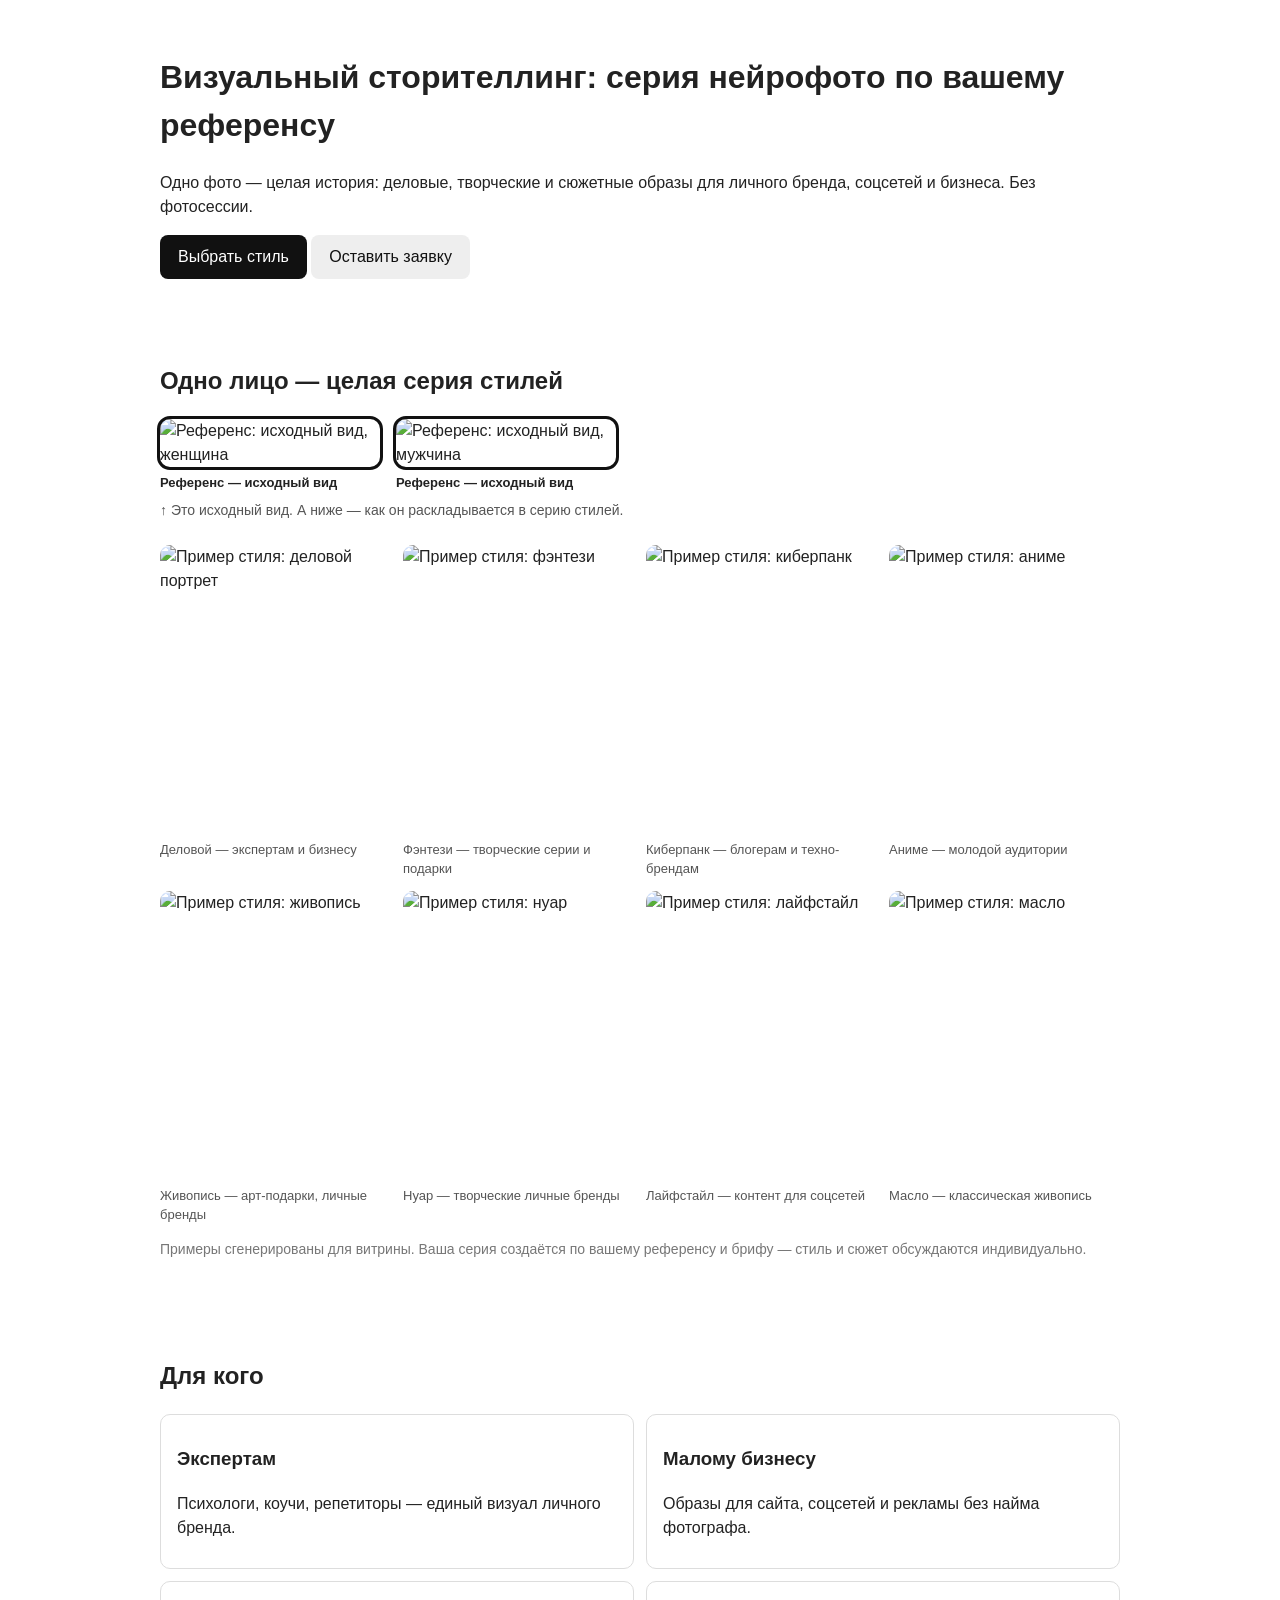
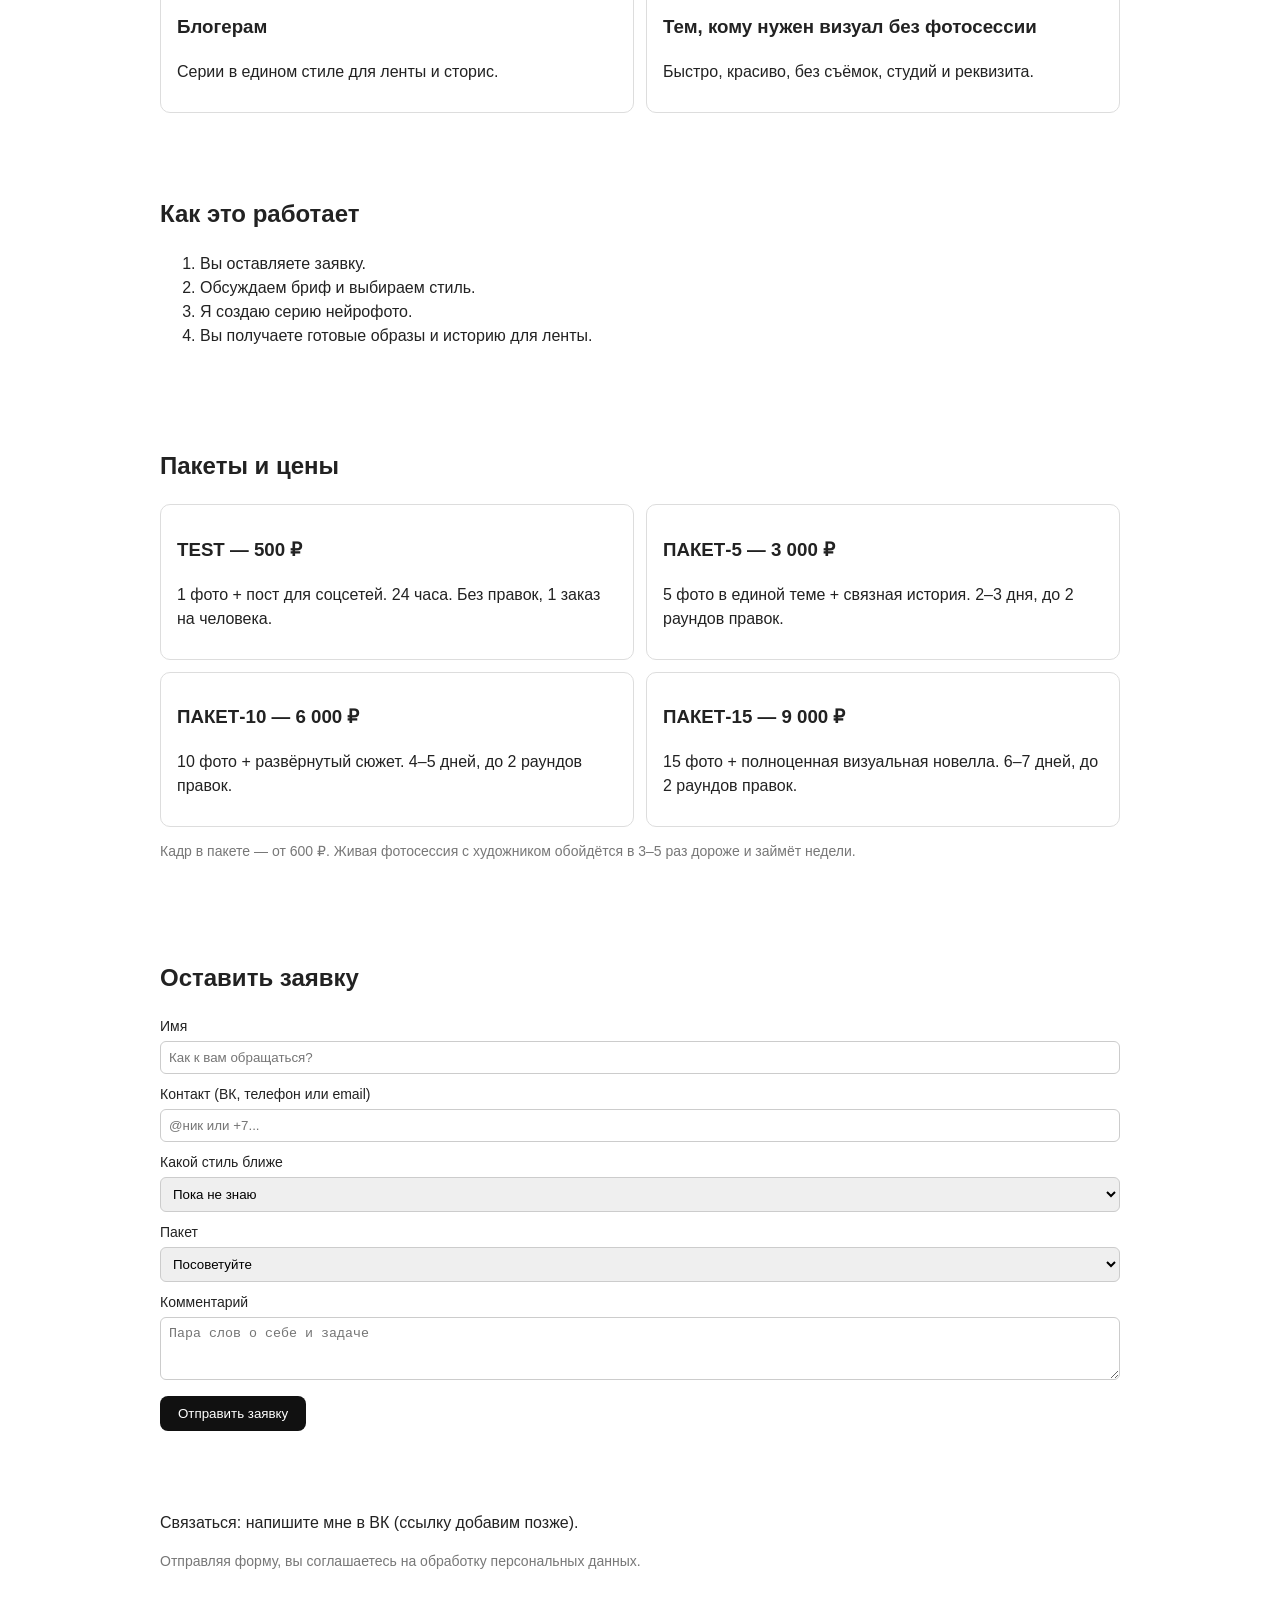
==== index.html @ 619b8415 "Landing skeleton: hero, refs block, styles showcase, packages, form" ====
<!DOCTYPE html>
<html lang="ru">
<head>
  <meta charset="UTF-8">
  <!-- Чтобы страница не "ломалась" на телефоне -->
  <meta name="viewport" content="width=device-width, initial-scale=1.0">
  <title>Визуальный сторителлинг — серии нейрофото по вашему референсу</title>
  <meta name="description" content="Серии нейрофото в едином стиле и сюжете для экспертов, бизнеса и блогеров. Без фотосессии.">
  <link rel="stylesheet" href="style.css">
  <script src="script.js" defer></script>
</head>
<body>

  <!-- Блок 1: первый экран -->
  <header class="hero">
    <h1>Визуальный сторителлинг: серия нейрофото по вашему референсу</h1>
    <p>Одно фото — целая история: деловые, творческие и сюжетные образы
       для личного бренда, соцсетей и бизнеса. Без фотосессии.</p>
    <div class="hero-buttons">
      <a class="btn" href="#styles">Выбрать стиль</a>
      <a class="btn btn-secondary" href="#form">Оставить заявку</a>
    </div>
  </header>

  <!-- Блок 2: витрина стилей -->
 <!-- Блок 2: референсы отдельным блоком + витрина стилей -->
<section id="styles" class="section">
  <h2>Одно лицо — целая серия стилей</h2>

  <!-- Референсы: исходный вид человека, отдельный блок -->
  <div class="refs">
    <figure class="ref-card">
      <img src="https://i.ibb.co/Vc3BjH98/1.jpg" alt="Референс: исходный вид, женщина" loading="lazy">
      <figcaption>Референс — исходный вид</figcaption>
    </figure>
    <figure class="ref-card">
      <img src="https://i.ibb.co/hRGcWrzC/1.jpg" alt="Референс: исходный вид, мужчина" loading="lazy">
      <figcaption>Референс — исходный вид</figcaption>
    </figure>
  </div>
  <p class="refs-caption">↑ Это исходный вид. А ниже — как он раскладывается в серию стилей.</p>

  <!-- Сетка стилей: только обработанные образы -->
  <div class="styles-grid">
    <figure class="style-card">
      <img src="https://i.ibb.co/67F5x8qw/4.jpg" alt="Пример стиля: деловой портрет" loading="lazy">
      <figcaption>Деловой — экспертам и бизнесу</figcaption>
    </figure>
    <figure class="style-card">
      <img src="https://i.ibb.co/VWfyFZmj/1.jpg" alt="Пример стиля: фэнтези" loading="lazy">
      <figcaption>Фэнтези — творческие серии и подарки</figcaption>
    </figure>
    <figure class="style-card">
      <img src="https://i.ibb.co/BVMMmNhP/2.jpg" alt="Пример стиля: киберпанк" loading="lazy">
      <figcaption>Киберпанк — блогерам и техно-брендам</figcaption>
    </figure>
    <figure class="style-card">
      <img src="https://i.ibb.co/tTF2BFjM/5.jpg" alt="Пример стиля: аниме" loading="lazy">
      <figcaption>Аниме — молодой аудитории</figcaption>
    </figure>
    <figure class="style-card">
      <img src="https://i.ibb.co/mCQgTgjw/11.jpg" alt="Пример стиля: живопись" loading="lazy">
      <figcaption>Живопись — арт-подарки, личные бренды</figcaption>
    </figure>
    <figure class="style-card">
      <img src="https://i.ibb.co/zTdMLrTZ/9-2.jpg" alt="Пример стиля: нуар" loading="lazy">
      <figcaption>Нуар — творческие личные бренды</figcaption>
    </figure>
    <figure class="style-card">
      <img src="https://i.ibb.co/0y8h74Vx/8.jpg" alt="Пример стиля: лайфстайл" loading="lazy">
      <figcaption>Лайфстайл — контент для соцсетей</figcaption>
    </figure>
    <figure class="style-card">
      <img src="https://i.ibb.co/0TSbL66/3.jpg" alt="Пример стиля: масло" loading="lazy">
      <figcaption>Масло — классическая живопись</figcaption>
    </figure>
  </div>

  <p class="note">Примеры сгенерированы для витрины. Ваша серия создаётся по вашему
     референсу и брифу — стиль и сюжет обсуждаются индивидуально.</p>
</section>


  <!-- Блок 3: для кого -->
  <section id="audience" class="section">
    <h2>Для кого</h2>
    <div class="cards">
      <div class="card"><h3>Экспертам</h3><p>Психологи, коучи, репетиторы — единый визуал личного бренда.</p></div>
      <div class="card"><h3>Малому бизнесу</h3><p>Образы для сайта, соцсетей и рекламы без найма фотографа.</p></div>
      <div class="card"><h3>Блогерам</h3><p>Серии в едином стиле для ленты и сторис.</p></div>
      <div class="card"><h3>Тем, кому нужен визуал без фотосессии</h3><p>Быстро, красиво, без съёмок, студий и реквизита.</p></div>
    </div>
  </section>

  <!-- Блок 4: как это работает -->
  <section id="how" class="section">
    <h2>Как это работает</h2>
    <ol class="steps">
      <li>Вы оставляете заявку.</li>
      <li>Обсуждаем бриф и выбираем стиль.</li>
      <li>Я создаю серию нейрофото.</li>
      <li>Вы получаете готовые образы и историю для ленты.</li>
    </ol>
  </section>

  <!-- Блок 5: пакеты и цены -->
  <section id="packages" class="section">
    <h2>Пакеты и цены</h2>
    <div class="cards">
      <div class="card"><h3>TEST — 500 ₽</h3><p>1 фото + пост для соцсетей. 24 часа. Без правок, 1 заказ на человека.</p></div>
      <div class="card"><h3>ПАКЕТ‑5 — 3 000 ₽</h3><p>5 фото в единой теме + связная история. 2–3 дня, до 2 раундов правок.</p></div>
      <div class="card"><h3>ПАКЕТ‑10 — 6 000 ₽</h3><p>10 фото + развёрнутый сюжет. 4–5 дней, до 2 раундов правок.</p></div>
      <div class="card"><h3>ПАКЕТ‑15 — 9 000 ₽</h3><p>15 фото + полноценная визуальная новелла. 6–7 дней, до 2 раундов правок.</p></div>
    </div>
    <p class="note">Кадр в пакете — от 600 ₽. Живая фотосессия с художником обойдётся
       в 3–5 раз дороже и займёт недели.</p>
  </section>

  <!-- Блок 6: форма (заработает на шаге 4, пока просто разметка) -->
  <section id="form" class="section">
    <h2>Оставить заявку</h2>
    <form id="lead-form">
      <label>Имя
        <input type="text" name="name" placeholder="Как к вам обращаться?">
      </label>
      <label>Контакт (ВК, телефон или email)
        <input type="text" name="contact" placeholder="@ник или +7...">
      </label>
      <label>Какой стиль ближе
        <select name="style">
          <option>Пока не знаю</option>
          <option>Деловой</option>
          <option>Реализм</option>
          <option>Фэнтези</option>
          <option>Киберпанк</option>
          <option>Аниме</option>
          <option>Живопись</option>
          <option>Нуар</option>
          <option>Лайфстайл</option>
        </select>
      </label>
      <label>Пакет
        <select name="package">
          <option>Посоветуйте</option>
          <option>TEST — 500 ₽</option>
          <option>ПАКЕТ‑5 — 3 000 ₽</option>
          <option>ПАКЕТ‑10 — 6 000 ₽</option>
          <option>ПАКЕТ‑15 — 9 000 ₽</option>
        </select>
      </label>
      <label>Комментарий
        <textarea name="comment" rows="3" placeholder="Пара слов о себе и задаче"></textarea>
      </label>
      <button class="btn" type="submit">Отправить заявку</button>
    </form>
  </section>

  <!-- Блок 7: подвал -->
  <footer class="footer section">
    <p>Связаться: напишите мне в ВК (ссылку добавим позже).</p>
    <p class="note">Отправляя форму, вы соглашаетесь на обработку персональных данных.</p>
  </footer>

</body>
</html>
---- style.css ----
/* Временная база, чтобы страница читалась; полный дизайн — шаг 3 */
html { scroll-behavior: smooth; }              /* плавный скролл по якорям */
body { font-family: Arial, sans-serif; margin: 0; line-height: 1.5; color: #222; }
.hero, .section { max-width: 960px; margin: 0 auto; padding: 32px 16px; }
.note { color: #777; font-size: 14px; }

/* Витрина: 4 колонки, на планшете/телефоне — 2 */
.styles-grid { display: grid; grid-template-columns: repeat(4, 1fr); gap: 12px; }
@media (max-width: 900px) { .styles-grid { grid-template-columns: repeat(2, 1fr); } }
.style-card { margin: 0; }
.style-card img { width: 100%; aspect-ratio: 4/5; object-fit: cover; border-radius: 10px; display: block; }
.style-card figcaption { font-size: 13px; margin-top: 6px; color: #555; }

/* Карточки блоков */
.cards { display: grid; grid-template-columns: repeat(2, 1fr); gap: 12px; }
@media (max-width: 700px) { .cards { grid-template-columns: 1fr; } }
.card { border: 1px solid #ddd; border-radius: 10px; padding: 12px 16px; }

/* Кнопки и форма */
.btn { display: inline-block; padding: 10px 18px; background: #111; color: #fff;
       border-radius: 8px; text-decoration: none; border: none; cursor: pointer; }
.btn-secondary { background: #eee; color: #111; }
label { display: block; margin-bottom: 10px; font-size: 14px; }
input, select, textarea { width: 100%; padding: 8px; margin-top: 4px;
       border: 1px solid #ccc; border-radius: 6px; box-sizing: border-box; }

/* Референсы: отдельный блок из двух карточек с рамкой */
.refs { display: flex; gap: 16px; }
.ref-card { flex: 1 1 0; max-width: 220px; margin: 0; }
.ref-card img { width: 100%; aspect-ratio: 4/5; object-fit: cover;
                border-radius: 10px; outline: 3px solid #111; } /* рамка отличает референс от стилей */
.ref-card figcaption { font-size: 13px; font-weight: bold; margin-top: 6px; }
.refs-caption { color: #555; font-size: 14px; margin: 8px 0 24px; }
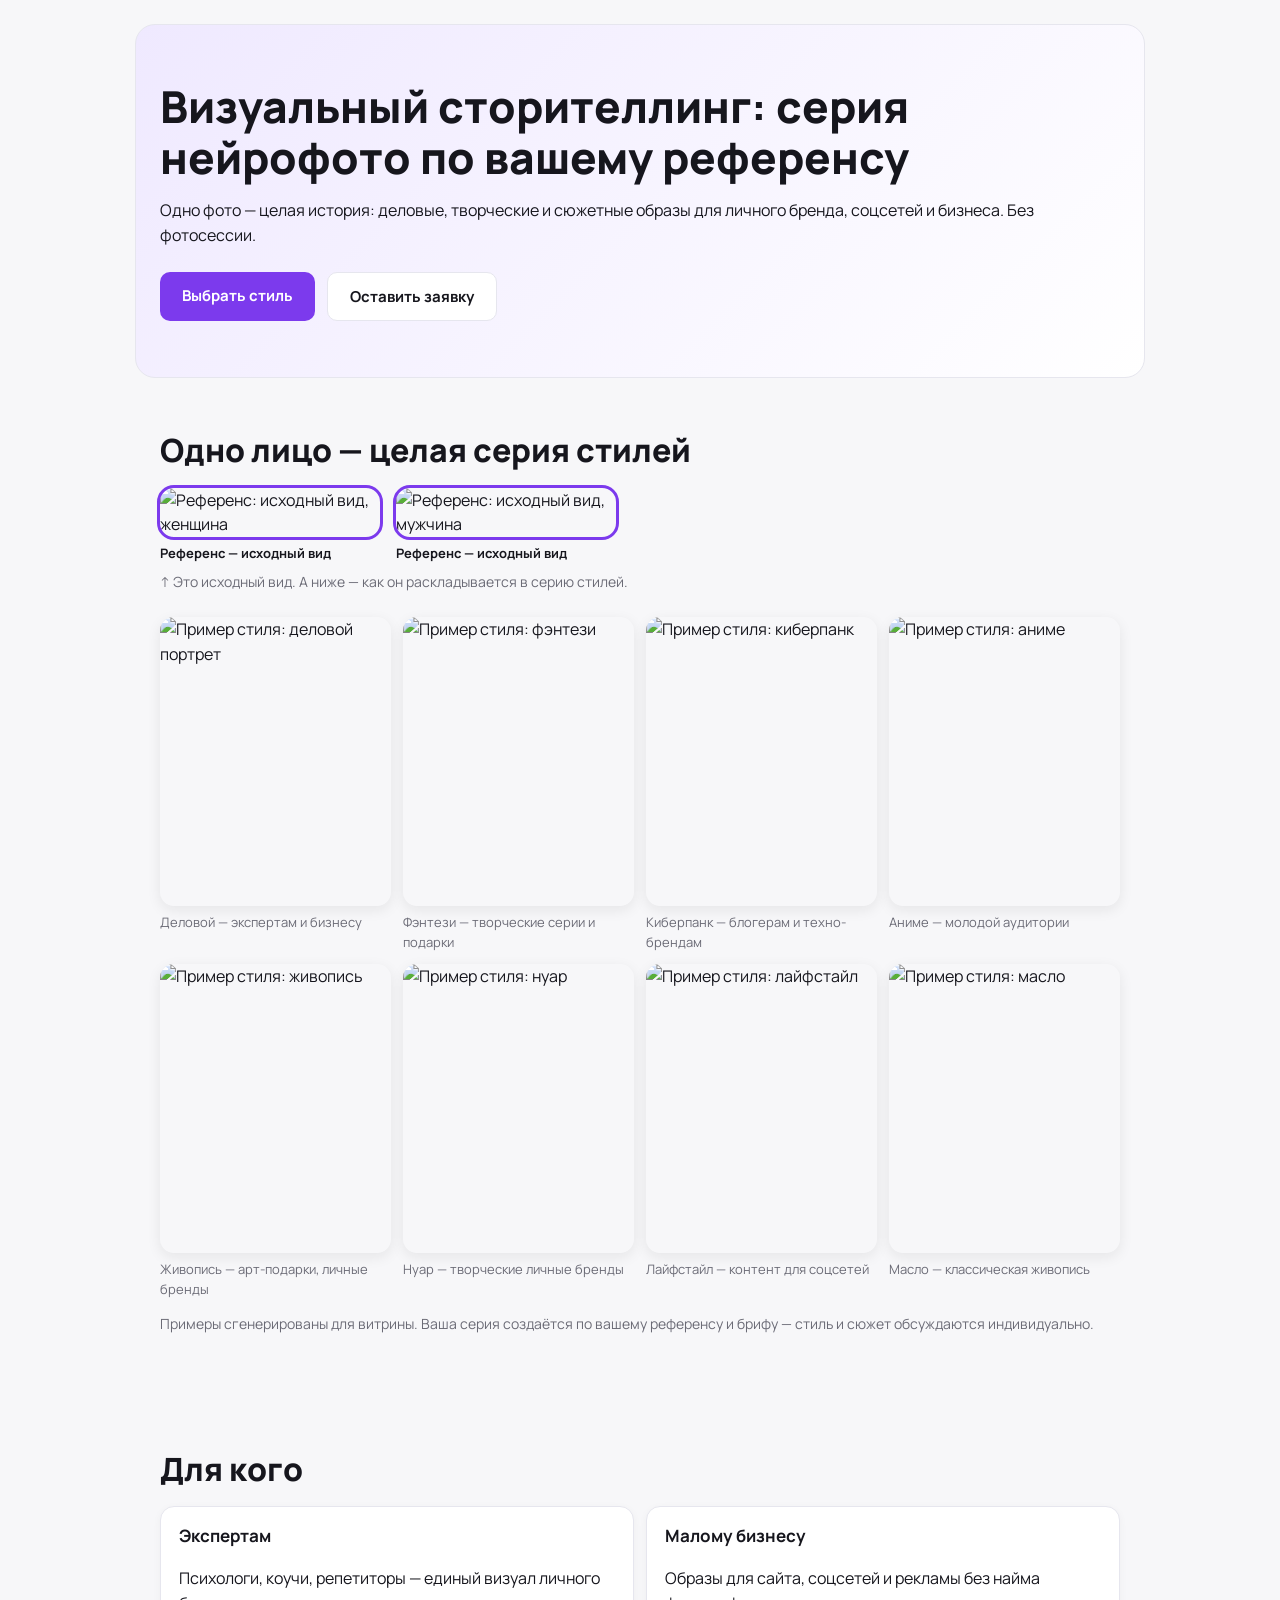
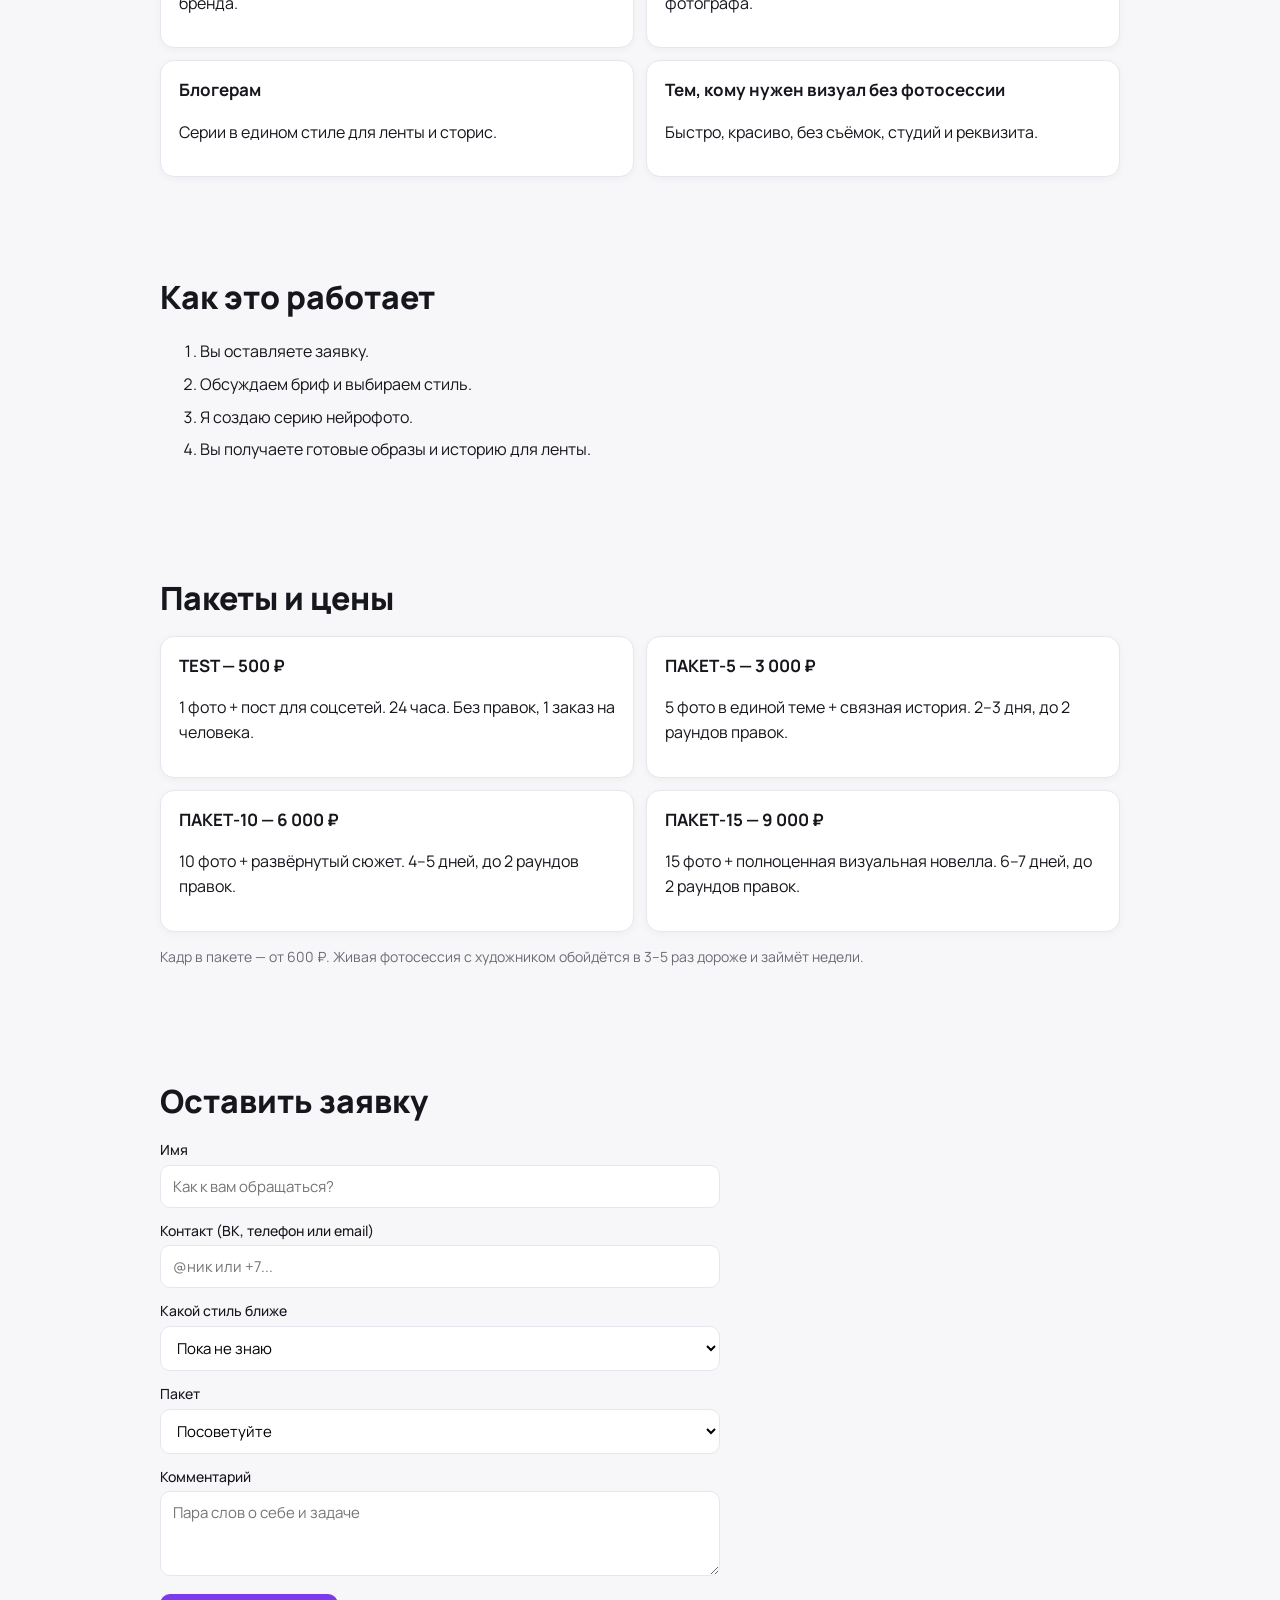
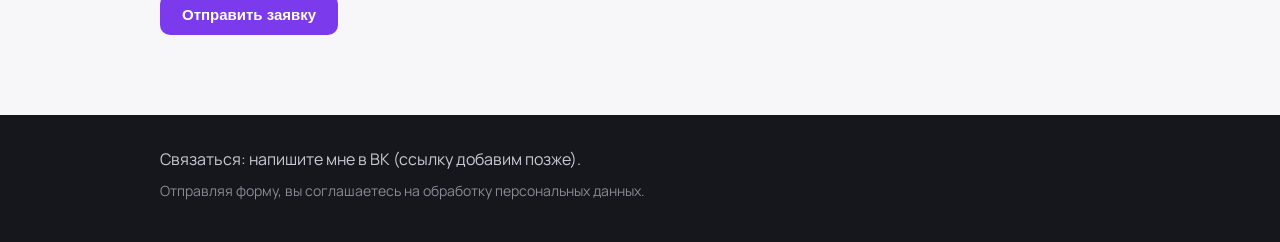
==== commit ede61702: "Design: palette, Manrope font, hero card, shadows, dark footer" ====
--- a/index.html
+++ b/index.html
@@ -6,6 +6,10 @@
   <meta name="viewport" content="width=device-width, initial-scale=1.0">
   <title>Визуальный сторителлинг — серии нейрофото по вашему референсу</title>
   <meta name="description" content="Серии нейрофото в едином стиле и сюжете для экспертов, бизнеса и блогеров. Без фотосессии.">
+  <!-- Шрифт Manrope; если интернета нет — автоматически подставится Arial (прописан в CSS) -->
+<link rel="preconnect" href="https://fonts.googleapis.com">
+<link rel="preconnect" href="https://fonts.gstatic.com" crossorigin>
+<link href="https://fonts.googleapis.com/css2?family=Manrope:wght@400;500;700;800&display=swap" rel="stylesheet">
   <link rel="stylesheet" href="style.css">
   <script src="script.js" defer></script>
 </head>
--- a/style.css
+++ b/style.css
@@ -1,33 +1,106 @@
-/* Временная база, чтобы страница читалась; полный дизайн — шаг 3 */
-html { scroll-behavior: smooth; }              /* плавный скролл по якорям */
-body { font-family: Arial, sans-serif; margin: 0; line-height: 1.5; color: #222; }
-.hero, .section { max-width: 960px; margin: 0 auto; padding: 32px 16px; }
-.note { color: #777; font-size: 14px; }
+/* ============ ДИЗАЙН (шаг 3) ============
+   Палитра: светлый фон + фиолетовый акцент.
+   Все цвета — в переменных :root, меняются в одном месте. */
 
-/* Витрина: 4 колонки, на планшете/телефоне — 2 */
+:root {
+  --bg: #f7f7f9;          /* фон страницы */
+  --ink: #16161d;         /* основной текст */
+  --muted: #6b6b76;       /* серый текст */
+  --accent: #7c3aed;      /* фиолетовый акцент */
+  --accent-dark: #5b21b6; /* акцент при наведении */
+  --card: #ffffff;        /* фон карточек */
+  --border: #e6e6ee;      /* границы */
+}
+
+html { scroll-behavior: smooth; }
+
+body {
+  margin: 0;
+  font-family: 'Manrope', Arial, sans-serif; /* fallback — Arial */
+  background: var(--bg);
+  color: var(--ink);
+  line-height: 1.55;
+}
+
+/* ---- Контейнеры и типографика ---- */
+.hero, .section { max-width: 960px; margin: 0 auto; padding: 48px 16px; }
+h1 { font-size: clamp(28px, 5vw, 44px); line-height: 1.15; font-weight: 800; margin: 0 0 16px; }
+h2 { font-size: clamp(22px, 3.5vw, 32px); font-weight: 800; margin: 0 0 12px; }
+h3 { font-size: 17px; margin: 0 0 6px; }
+.note { color: var(--muted); font-size: 14px; }
+
+/* ---- Первый экран: карточка с градиентом ---- */
+.hero {
+  margin: 24px auto 0;
+  padding: 56px 24px;
+  background: linear-gradient(135deg, #efe9ff 0%, #ffffff 100%);
+  border: 1px solid var(--border);
+  border-radius: 20px;
+}
+@media (max-width: 700px) { .hero { margin: 16px; padding: 40px 20px; } }
+
+.hero-buttons { display: flex; gap: 12px; flex-wrap: wrap; margin-top: 24px; }
+
+/* ---- Кнопки ---- */
+.btn {
+  display: inline-block; padding: 12px 22px; border-radius: 10px;
+  background: var(--accent); color: #fff; font-weight: 700; font-size: 15px;
+  text-decoration: none; border: none; cursor: pointer;
+  transition: background .2s, transform .1s;
+}
+.btn:hover { background: var(--accent-dark); }
+.btn:active { transform: scale(.98); }
+.btn-secondary { background: #fff; color: var(--ink); border: 1px solid var(--border); }
+.btn-secondary:hover { background: #fff; color: var(--accent); border-color: var(--accent); }
+
+/* ---- Референсы: отдельный блок ---- */
+.refs { display: flex; gap: 16px; }
+.ref-card { flex: 1 1 0; max-width: 220px; margin: 0; }
+.ref-card img {
+  width: 100%; aspect-ratio: 4/5; object-fit: cover;
+  border-radius: 14px; outline: 3px solid var(--accent); /* акцентная рамка */
+}
+.ref-card figcaption { font-size: 13px; font-weight: 700; margin-top: 6px; }
+.refs-caption { color: var(--muted); font-size: 14px; margin: 8px 0 24px; }
+
+/* ---- Витрина стилей ---- */
 .styles-grid { display: grid; grid-template-columns: repeat(4, 1fr); gap: 12px; }
 @media (max-width: 900px) { .styles-grid { grid-template-columns: repeat(2, 1fr); } }
 .style-card { margin: 0; }
-.style-card img { width: 100%; aspect-ratio: 4/5; object-fit: cover; border-radius: 10px; display: block; }
-.style-card figcaption { font-size: 13px; margin-top: 6px; color: #555; }
+.style-card img {
+  width: 100%; aspect-ratio: 4/5; object-fit: cover; display: block;
+  border-radius: 14px; box-shadow: 0 4px 14px rgba(22,22,29,.08);
+}
+.style-card figcaption { font-size: 13px; color: var(--muted); margin-top: 6px; }
 
-/* Карточки блоков */
+/* ---- Карточки блоков («для кого», «пакеты») ---- */
 .cards { display: grid; grid-template-columns: repeat(2, 1fr); gap: 12px; }
 @media (max-width: 700px) { .cards { grid-template-columns: 1fr; } }
-.card { border: 1px solid #ddd; border-radius: 10px; padding: 12px 16px; }
+.card {
+  background: var(--card); border: 1px solid var(--border);
+  border-radius: 14px; padding: 16px 18px;
+  box-shadow: 0 2px 8px rgba(22,22,29,.04);
+}
 
-/* Кнопки и форма */
-.btn { display: inline-block; padding: 10px 18px; background: #111; color: #fff;
-       border-radius: 8px; text-decoration: none; border: none; cursor: pointer; }
-.btn-secondary { background: #eee; color: #111; }
-label { display: block; margin-bottom: 10px; font-size: 14px; }
-input, select, textarea { width: 100%; padding: 8px; margin-top: 4px;
-       border: 1px solid #ccc; border-radius: 6px; box-sizing: border-box; }
+/* ---- Шаги «как это работает» ---- */
+.steps li { margin-bottom: 8px; }
 
-/* Референсы: отдельный блок из двух карточек с рамкой */
-.refs { display: flex; gap: 16px; }
-.ref-card { flex: 1 1 0; max-width: 220px; margin: 0; }
-.ref-card img { width: 100%; aspect-ratio: 4/5; object-fit: cover;
-                border-radius: 10px; outline: 3px solid #111; } /* рамка отличает референс от стилей */
-.ref-card figcaption { font-size: 13px; font-weight: bold; margin-top: 6px; }
-.refs-caption { color: #555; font-size: 14px; margin: 8px 0 24px; }
+/* ---- Форма ---- */
+#lead-form { max-width: 560px; }
+label { display: block; margin-bottom: 12px; font-size: 14px; font-weight: 500; }
+input, select, textarea {
+  width: 100%; padding: 10px 12px; margin-top: 4px;
+  border: 1px solid var(--border); border-radius: 10px;
+  background: #fff; box-sizing: border-box; font-family: inherit; font-size: 15px;
+}
+input:focus, select:focus, textarea:focus {
+  outline: 2px solid var(--accent); border-color: transparent;
+}
+
+/* ---- Подвал: тёмный, на всю ширину ---- */
+.footer {
+  max-width: none; margin-top: 32px; padding: 32px 16px;
+  background: var(--ink); color: #c9c9d4;
+}
+.footer p { max-width: 960px; margin: 0 auto 8px; }
+.footer .note { color: #8a8a96; }
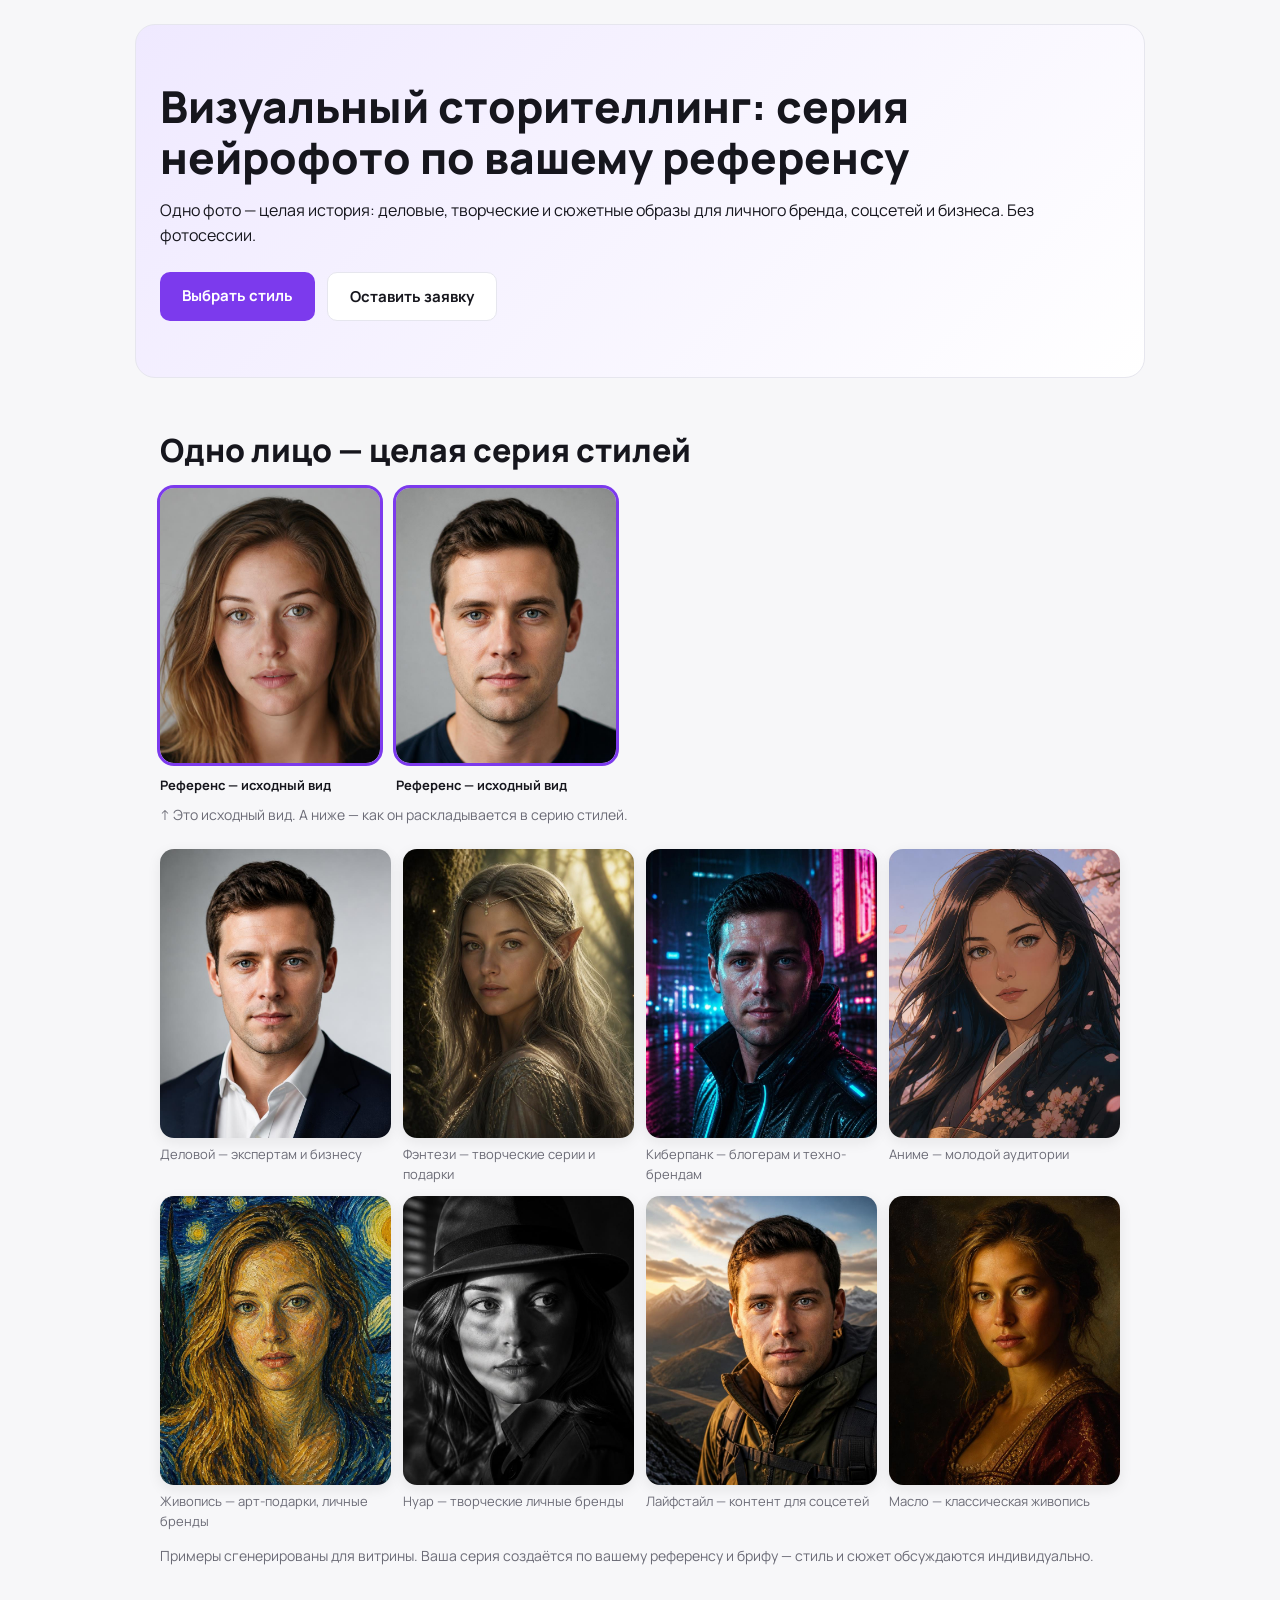
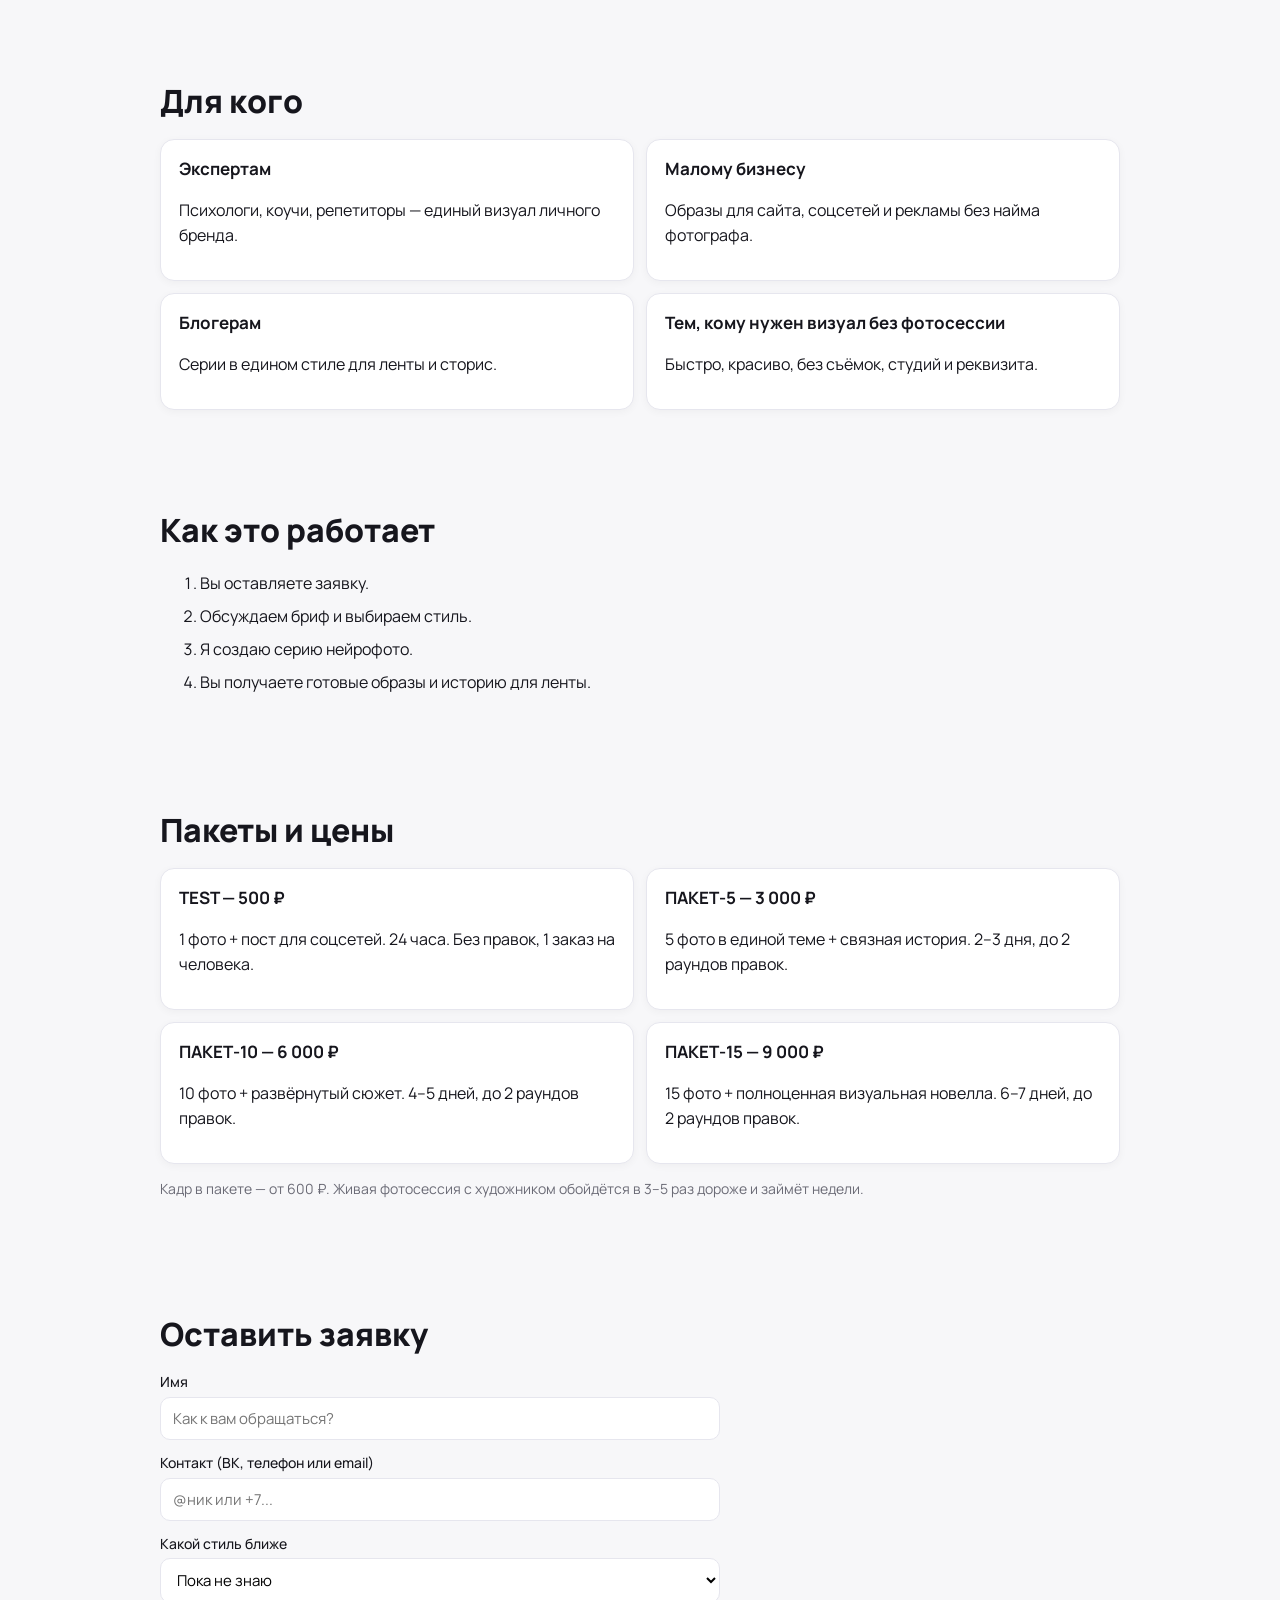
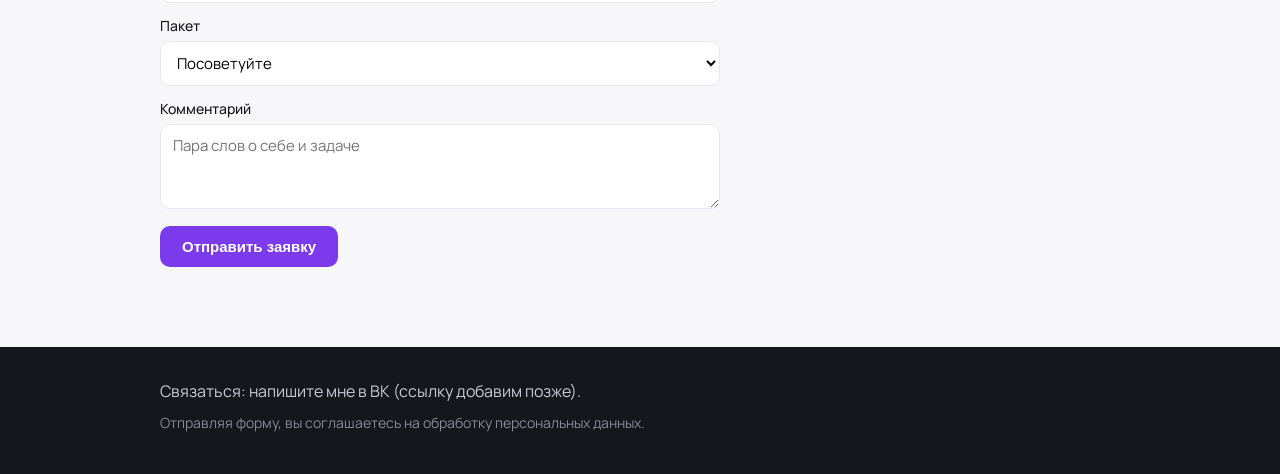
==== commit 408b68b8: "Assets: serve images locally from img/" ====
--- a/index.html
+++ b/index.html
@@ -1,4 +1,4 @@
-<!DOCTYPE html>
+﻿<!DOCTYPE html>
 <html lang="ru">
 <head>
   <meta charset="UTF-8">
@@ -34,11 +34,11 @@
   <!-- Референсы: исходный вид человека, отдельный блок -->
   <div class="refs">
     <figure class="ref-card">
-      <img src="https://i.ibb.co/Vc3BjH98/1.jpg" alt="Референс: исходный вид, женщина" loading="lazy">
+      <img src="img/ref-f.jpg" alt="Референс: исходный вид, женщина" loading="lazy">
       <figcaption>Референс — исходный вид</figcaption>
     </figure>
     <figure class="ref-card">
-      <img src="https://i.ibb.co/hRGcWrzC/1.jpg" alt="Референс: исходный вид, мужчина" loading="lazy">
+      <img src="img/ref-m.jpg" alt="Референс: исходный вид, мужчина" loading="lazy">
       <figcaption>Референс — исходный вид</figcaption>
     </figure>
   </div>
@@ -47,35 +47,35 @@
   <!-- Сетка стилей: только обработанные образы -->
   <div class="styles-grid">
     <figure class="style-card">
-      <img src="https://i.ibb.co/67F5x8qw/4.jpg" alt="Пример стиля: деловой портрет" loading="lazy">
+      <img src="img/style-business.jpg" alt="Пример стиля: деловой портрет" loading="lazy">
       <figcaption>Деловой — экспертам и бизнесу</figcaption>
     </figure>
     <figure class="style-card">
-      <img src="https://i.ibb.co/VWfyFZmj/1.jpg" alt="Пример стиля: фэнтези" loading="lazy">
+      <img src="img/style-fantasy.jpg" alt="Пример стиля: фэнтези" loading="lazy">
       <figcaption>Фэнтези — творческие серии и подарки</figcaption>
     </figure>
     <figure class="style-card">
-      <img src="https://i.ibb.co/BVMMmNhP/2.jpg" alt="Пример стиля: киберпанк" loading="lazy">
+      <img src="img/style-cyberpunk.jpg" alt="Пример стиля: киберпанк" loading="lazy">
       <figcaption>Киберпанк — блогерам и техно-брендам</figcaption>
     </figure>
     <figure class="style-card">
-      <img src="https://i.ibb.co/tTF2BFjM/5.jpg" alt="Пример стиля: аниме" loading="lazy">
+      <img src="img/style-anime.jpg" alt="Пример стиля: аниме" loading="lazy">
       <figcaption>Аниме — молодой аудитории</figcaption>
     </figure>
     <figure class="style-card">
-      <img src="https://i.ibb.co/mCQgTgjw/11.jpg" alt="Пример стиля: живопись" loading="lazy">
+      <img src="img/style-painting.jpg" alt="Пример стиля: живопись" loading="lazy">
       <figcaption>Живопись — арт-подарки, личные бренды</figcaption>
     </figure>
     <figure class="style-card">
-      <img src="https://i.ibb.co/zTdMLrTZ/9-2.jpg" alt="Пример стиля: нуар" loading="lazy">
+      <img src="img/style-noir.jpg" alt="Пример стиля: нуар" loading="lazy">
       <figcaption>Нуар — творческие личные бренды</figcaption>
     </figure>
     <figure class="style-card">
-      <img src="https://i.ibb.co/0y8h74Vx/8.jpg" alt="Пример стиля: лайфстайл" loading="lazy">
+      <img src="img/style-lifestyle.jpg" alt="Пример стиля: лайфстайл" loading="lazy">
       <figcaption>Лайфстайл — контент для соцсетей</figcaption>
     </figure>
     <figure class="style-card">
-      <img src="https://i.ibb.co/0TSbL66/3.jpg" alt="Пример стиля: масло" loading="lazy">
+      <img src="img/style-oil.jpg" alt="Пример стиля: масло" loading="lazy">
       <figcaption>Масло — классическая живопись</figcaption>
     </figure>
   </div>
--- a/style.css
+++ b/style.css
@@ -104,3 +104,9 @@
 }
 .footer p { max-width: 960px; margin: 0 auto 8px; }
 .footer .note { color: #8a8a96; }
+
+/* ---- Сообщения формы (шаг 4) ---- */
+#form-status { margin-top: 12px; font-size: 14px; font-weight: 600; }
+.status-success { color: #16a34a; }  /* зелёный — успех */
+.status-error   { color: #dc2626; }  /* красный — ошибка */
+.btn:disabled { opacity: .6; cursor: not-allowed; } /* кнопка в процессе */
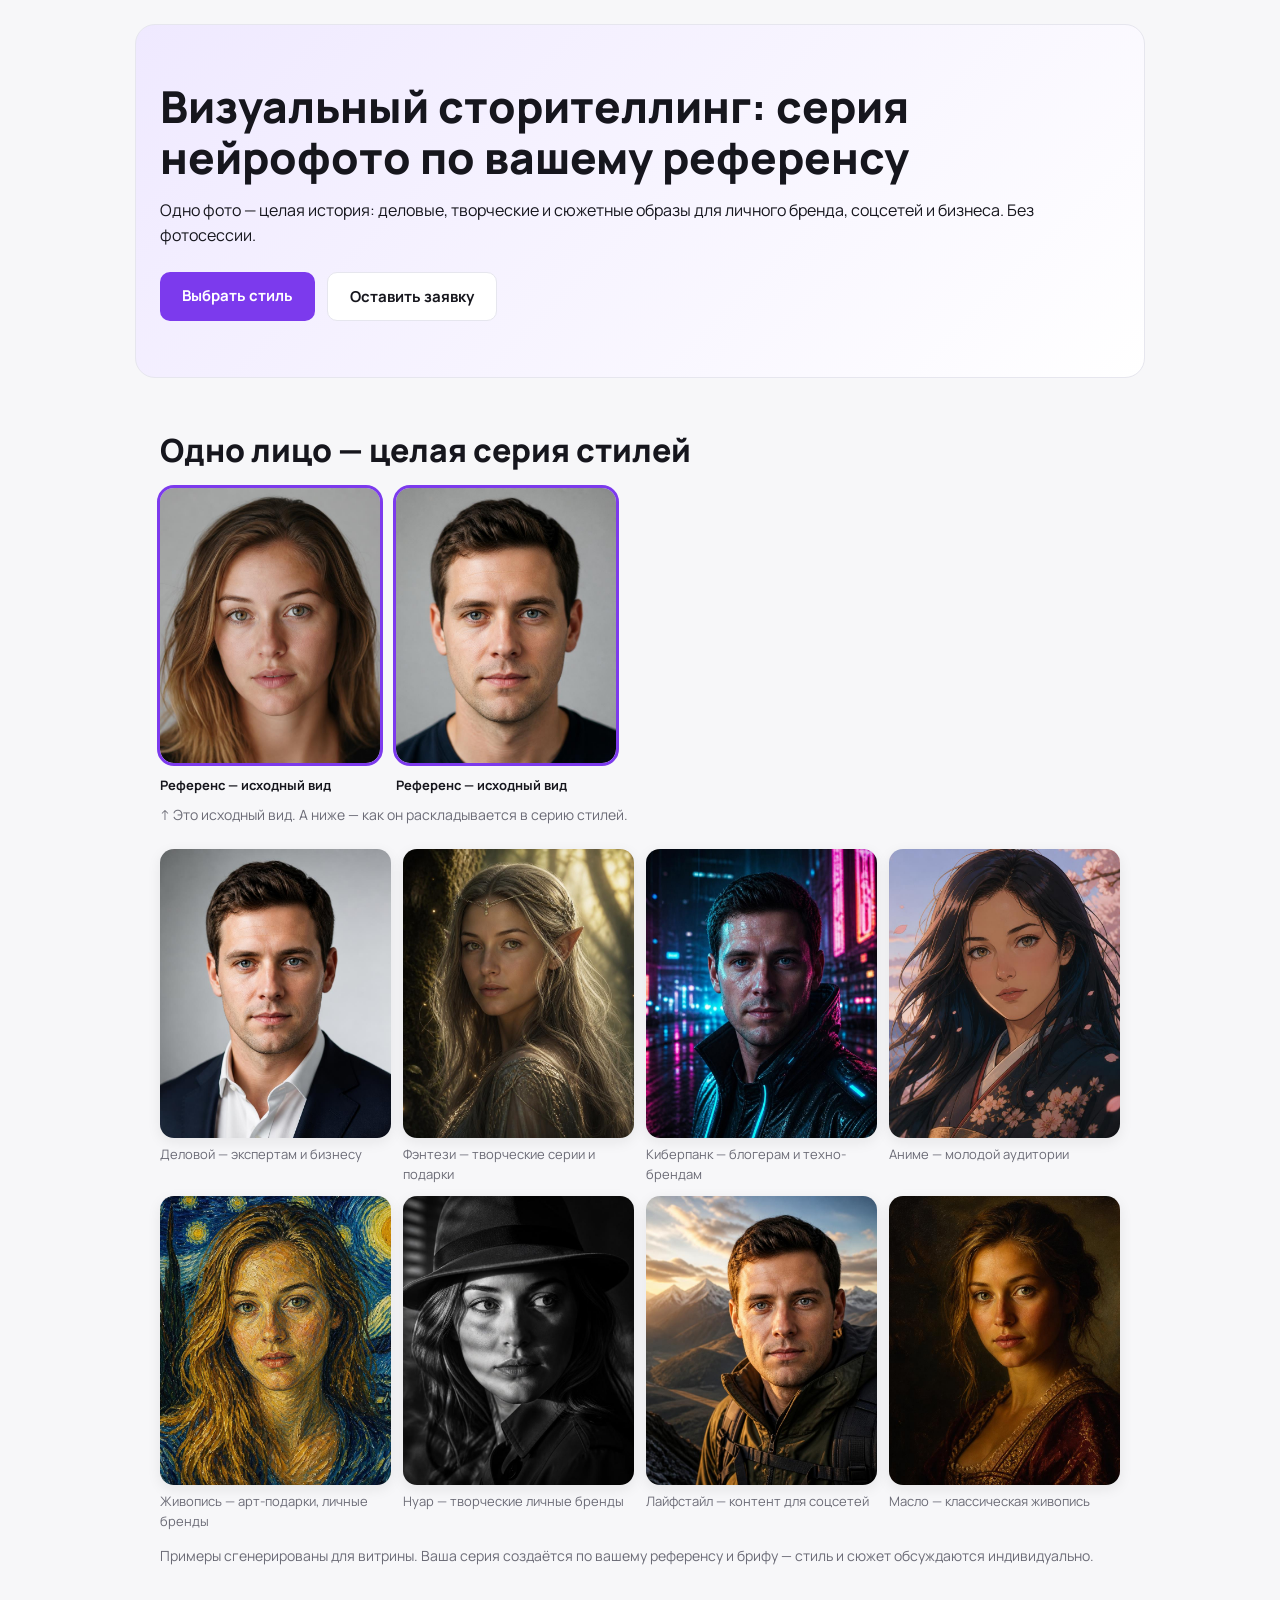
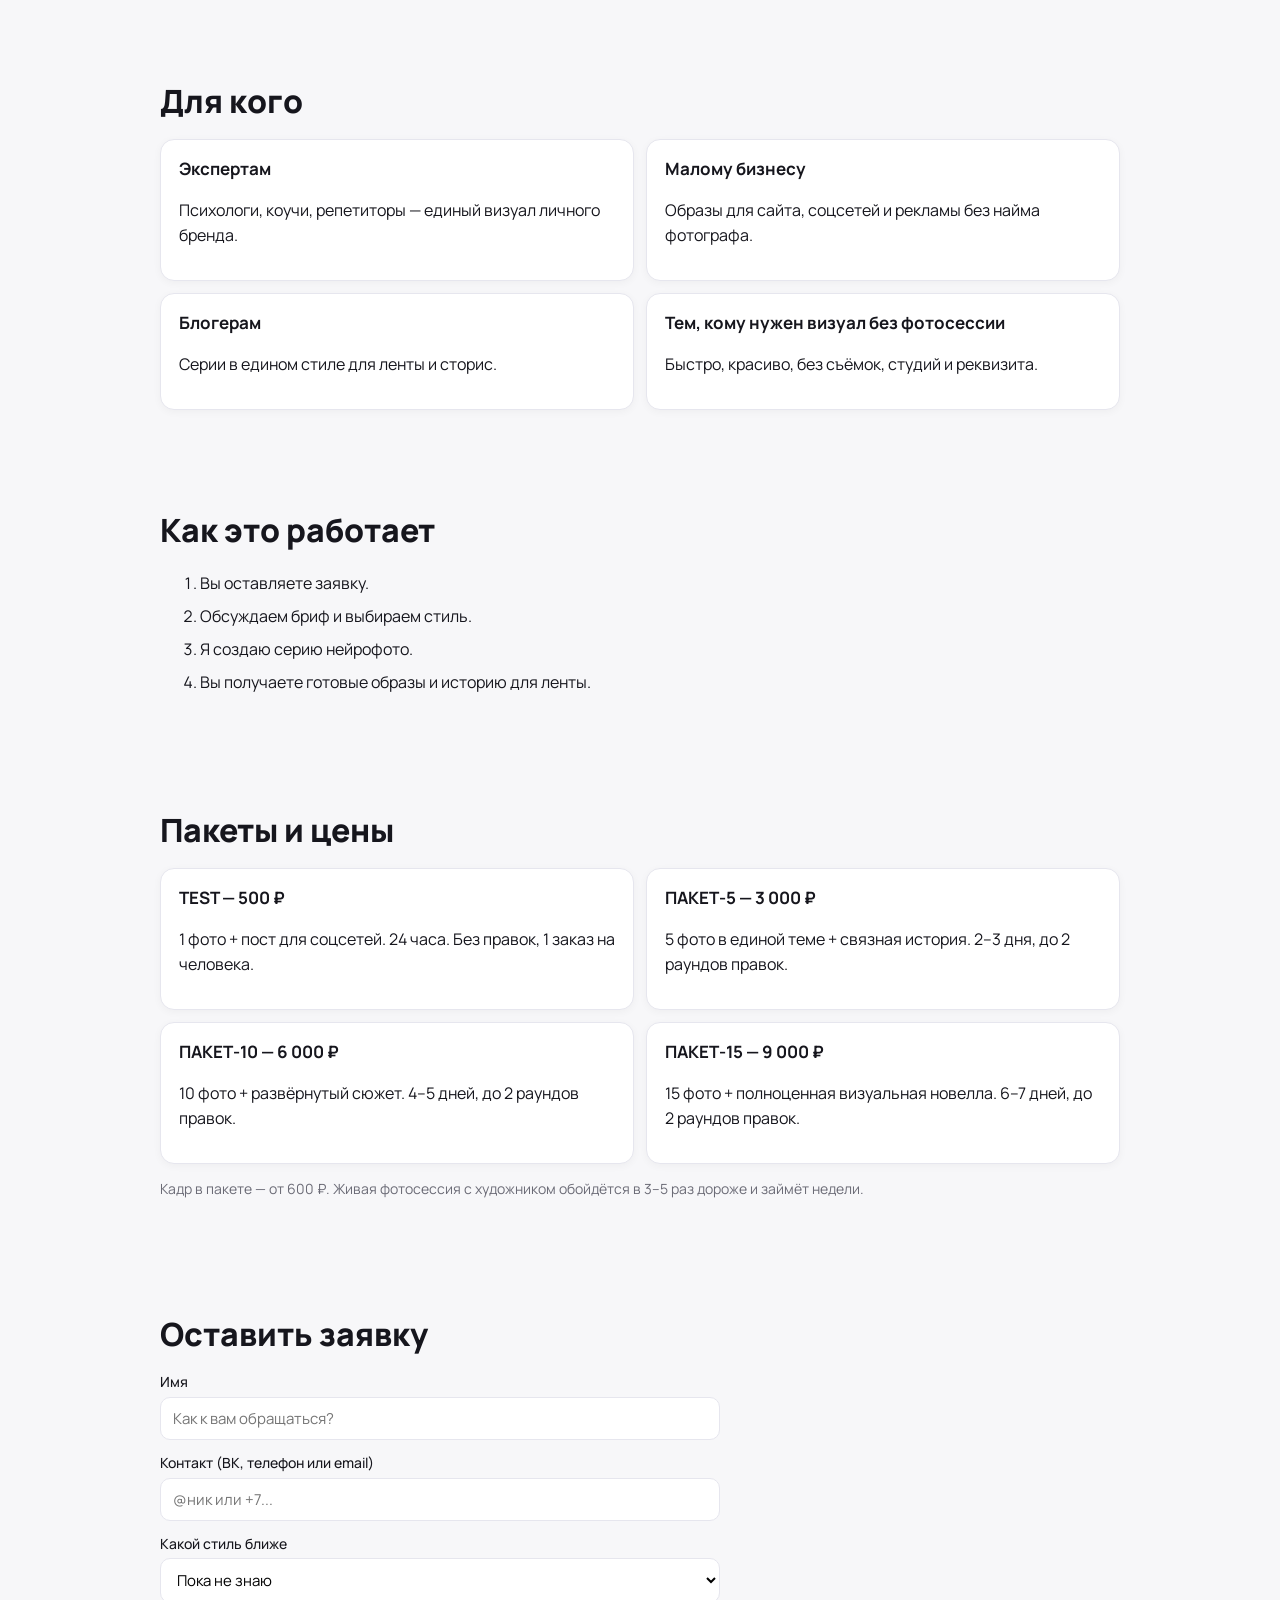
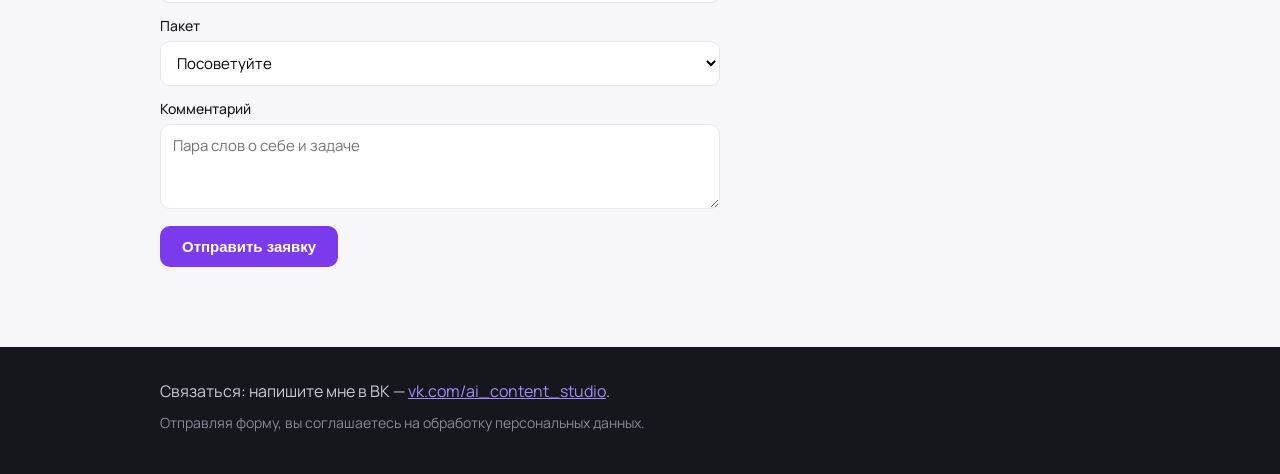
==== commit 4970b1ea: "Docs: README, case text, VK link in footer" ====
--- a/index.html
+++ b/index.html
@@ -161,7 +161,8 @@
 
   <!-- Блок 7: подвал -->
   <footer class="footer section">
-    <p>Связаться: напишите мне в ВК (ссылку добавим позже).</p>
+    <p>Связаться: напишите мне в ВК —
+   <a href="https://vk.com/ai_content_studio">vk.com/ai_content_studio</a>.</p>
     <p class="note">Отправляя форму, вы соглашаетесь на обработку персональных данных.</p>
   </footer>
 
--- a/style.css
+++ b/style.css
@@ -110,3 +110,6 @@
 .status-success { color: #16a34a; }  /* зелёный — успех */
 .status-error   { color: #dc2626; }  /* красный — ошибка */
 .btn:disabled { opacity: .6; cursor: not-allowed; } /* кнопка в процессе */
+
+/* Ссылка в тёмном подвале — заметная */
+.footer a { color: #a78bfa; }
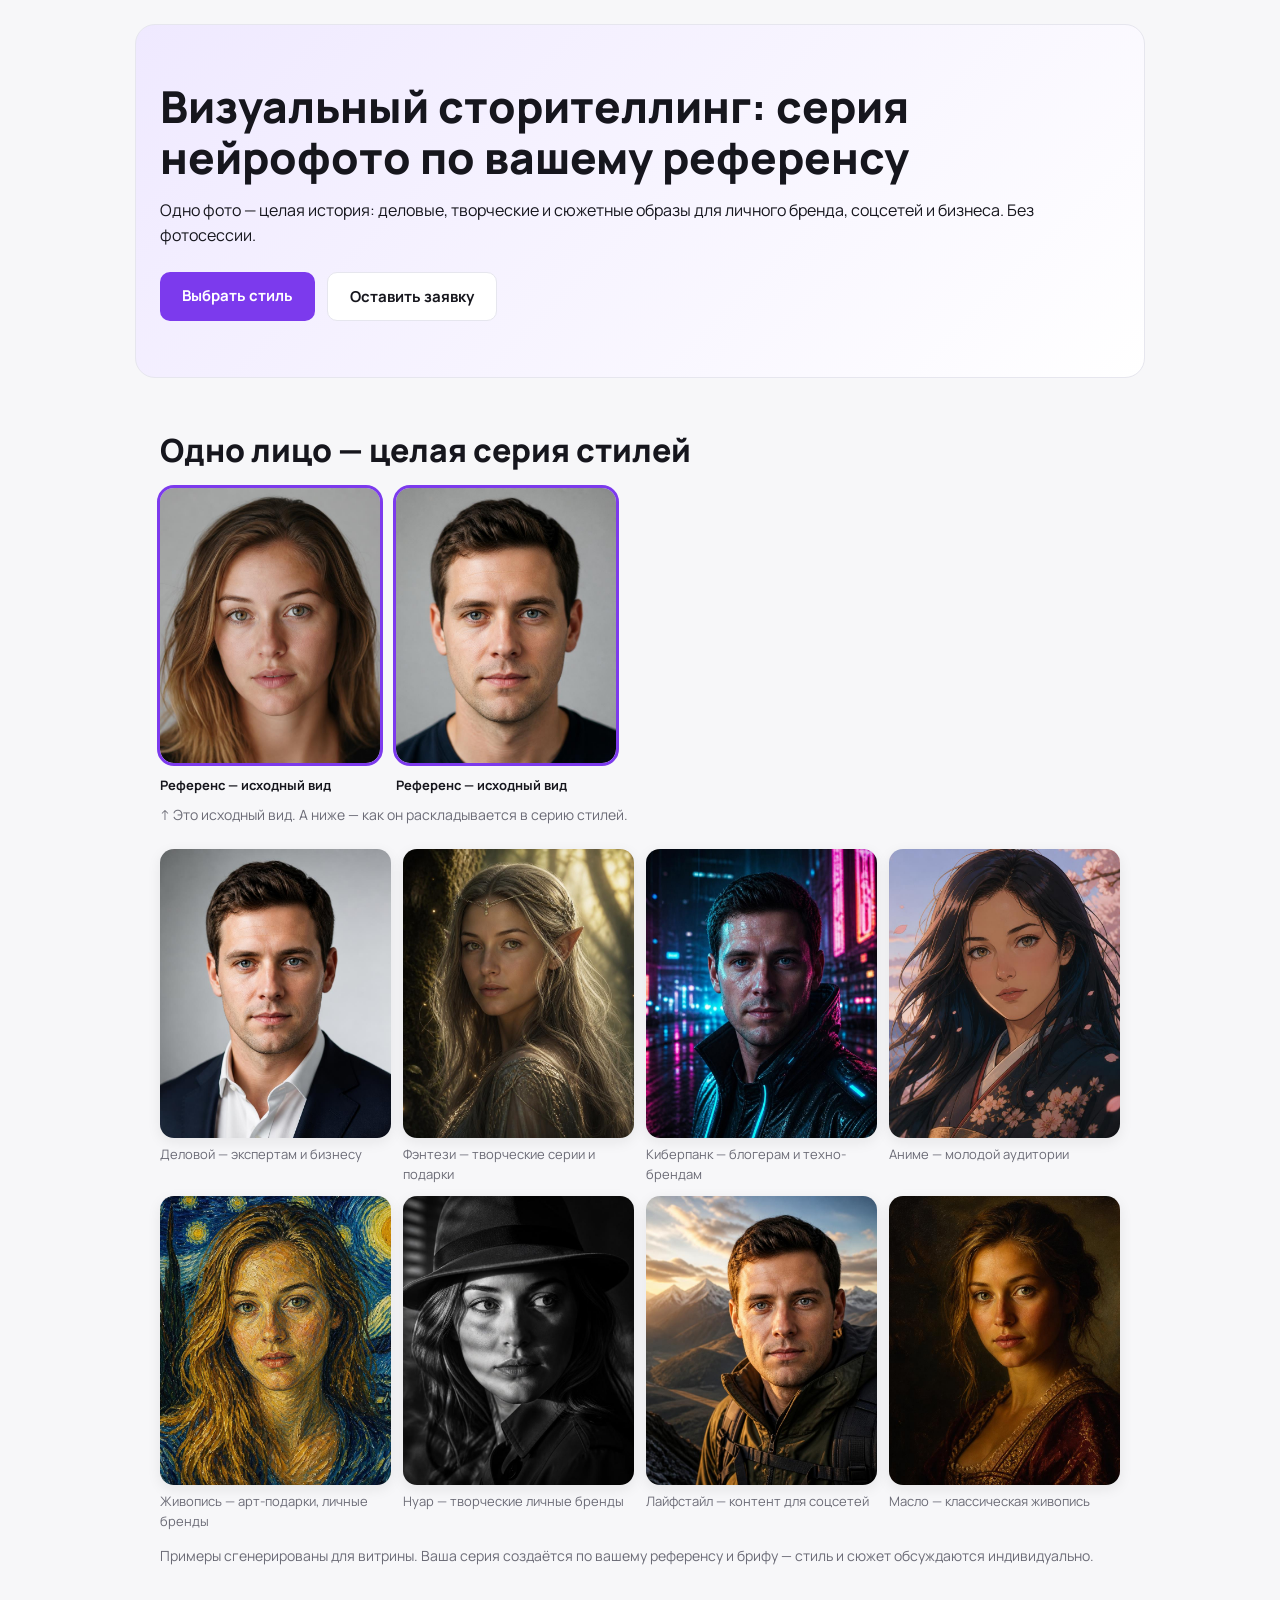
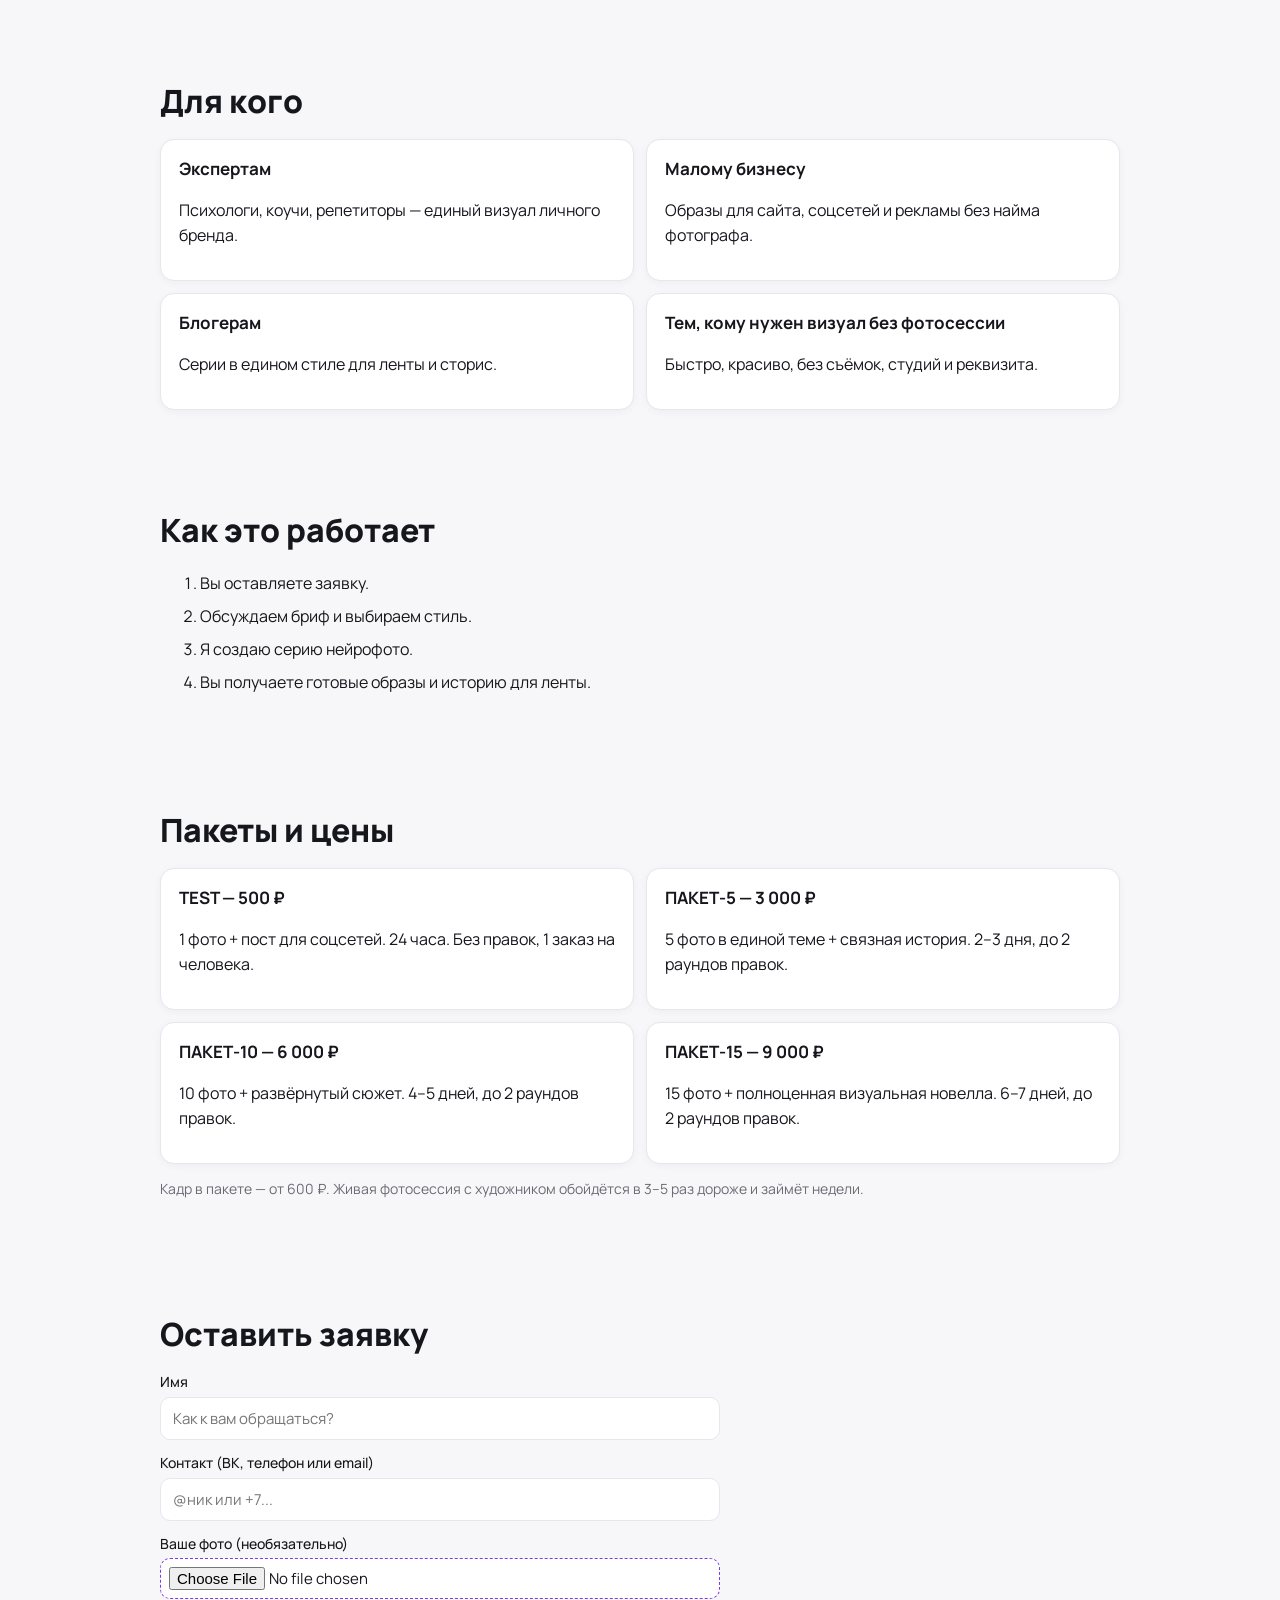
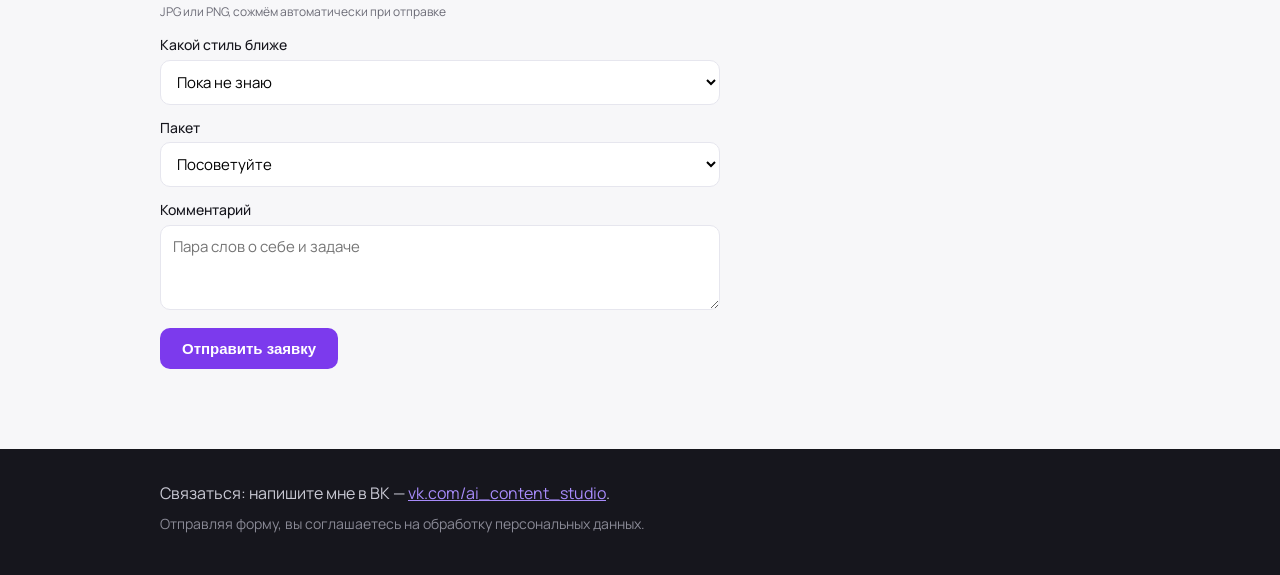
==== commit 680b28ff: "Feature: client photo attaches to VK lead message" ====
--- a/index.html
+++ b/index.html
@@ -120,7 +120,7 @@
        в 3–5 раз дороже и займёт недели.</p>
   </section>
 
-  <!-- Блок 6: форма (заработает на шаге 4, пока просто разметка) -->
+  <!-- Блок 6: форма  -->
   <section id="form" class="section">
     <h2>Оставить заявку</h2>
     <form id="lead-form">
@@ -129,6 +129,10 @@
       </label>
       <label>Контакт (ВК, телефон или email)
         <input type="text" name="contact" placeholder="@ник или +7...">
+      </label>
+      <label>Ваше фото (необязательно)
+        <input type="file" name="photo" accept="image/*">
+        <span class="file-hint">JPG или PNG, сожмём автоматически при отправке</span>
       </label>
       <label>Какой стиль ближе
         <select name="style">
--- a/style.css
+++ b/style.css
@@ -113,3 +113,9 @@
 
 /* Ссылка в тёмном подвале — заметная */
 .footer a { color: #a78bfa; }
+
+/* Поле прикрепления фото */
+input[type="file"] { width: 100%; padding: 8px; margin-top: 4px; background: #fff;
+  border: 1px dashed var(--accent); border-radius: 10px; box-sizing: border-box; }
+.file-hint { display: block; font-size: 12px; color: var(--muted); margin-top: 4px; font-weight: 400; }
+
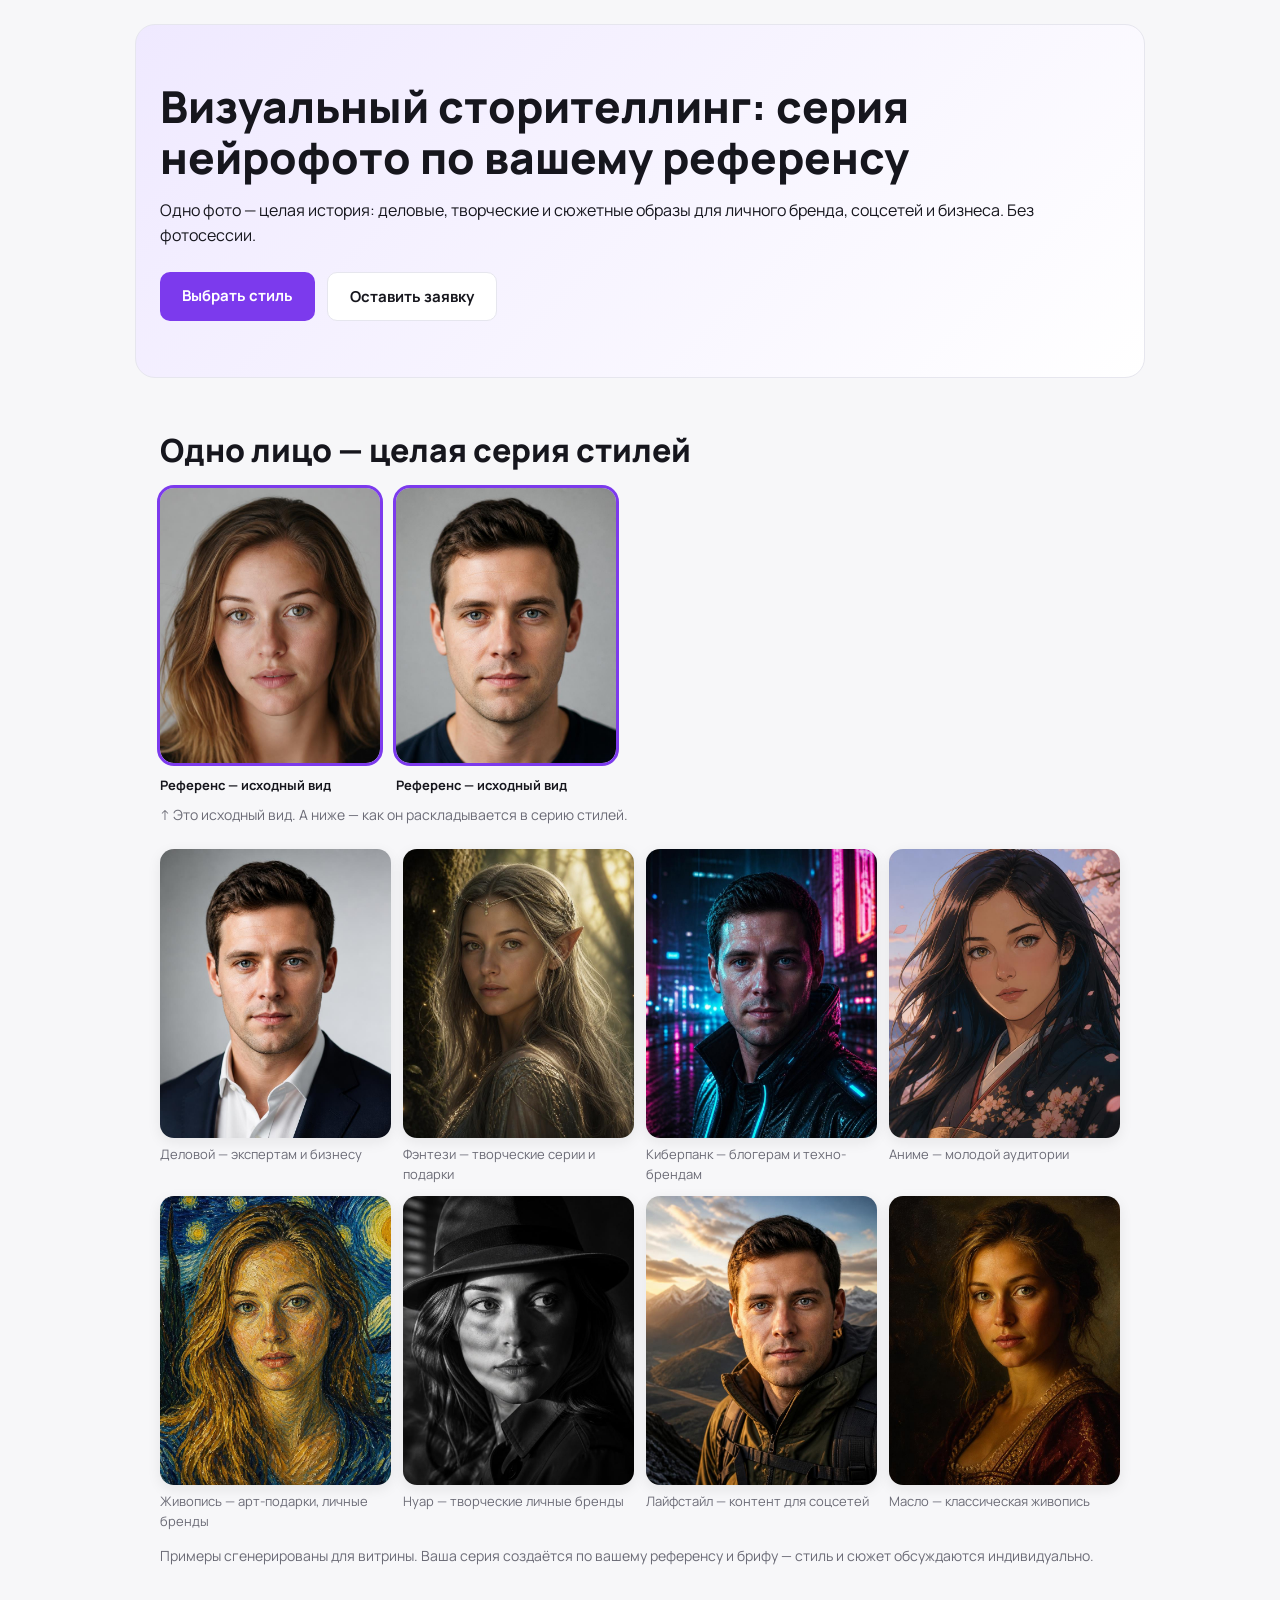
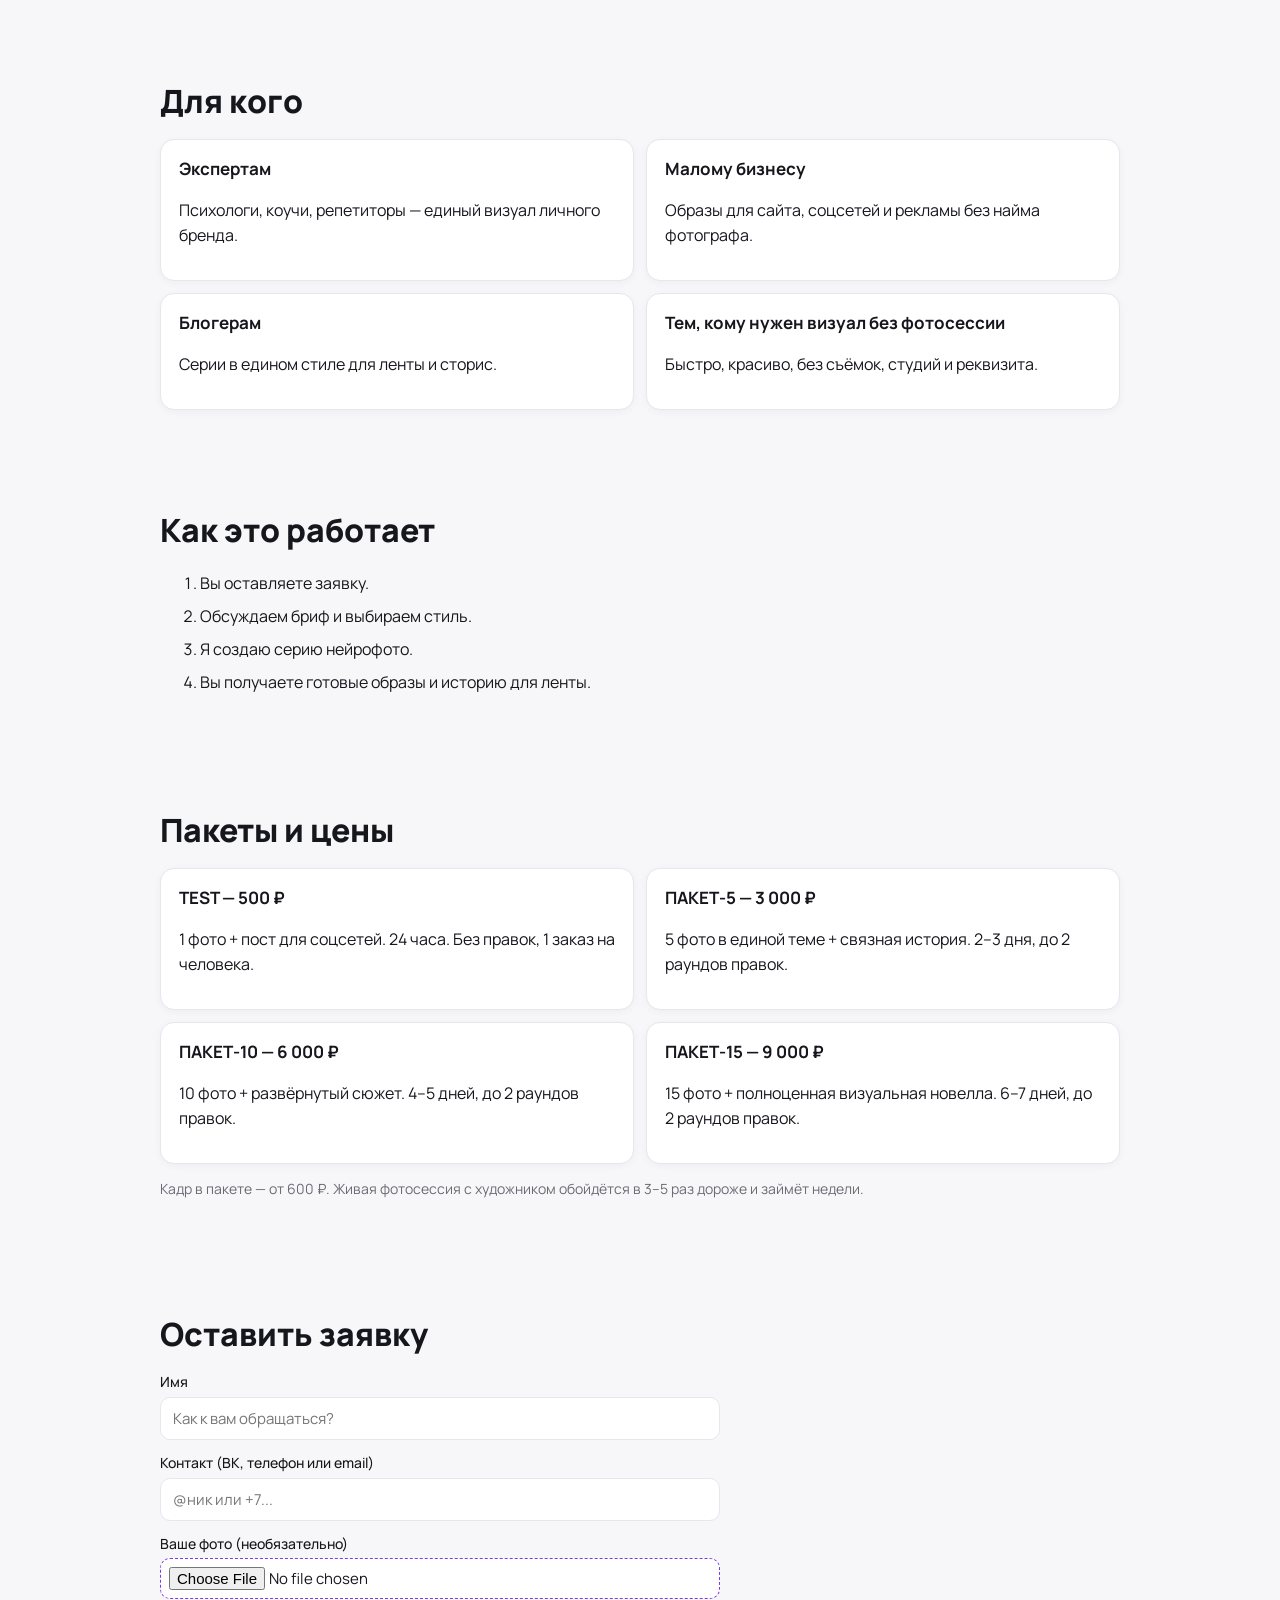
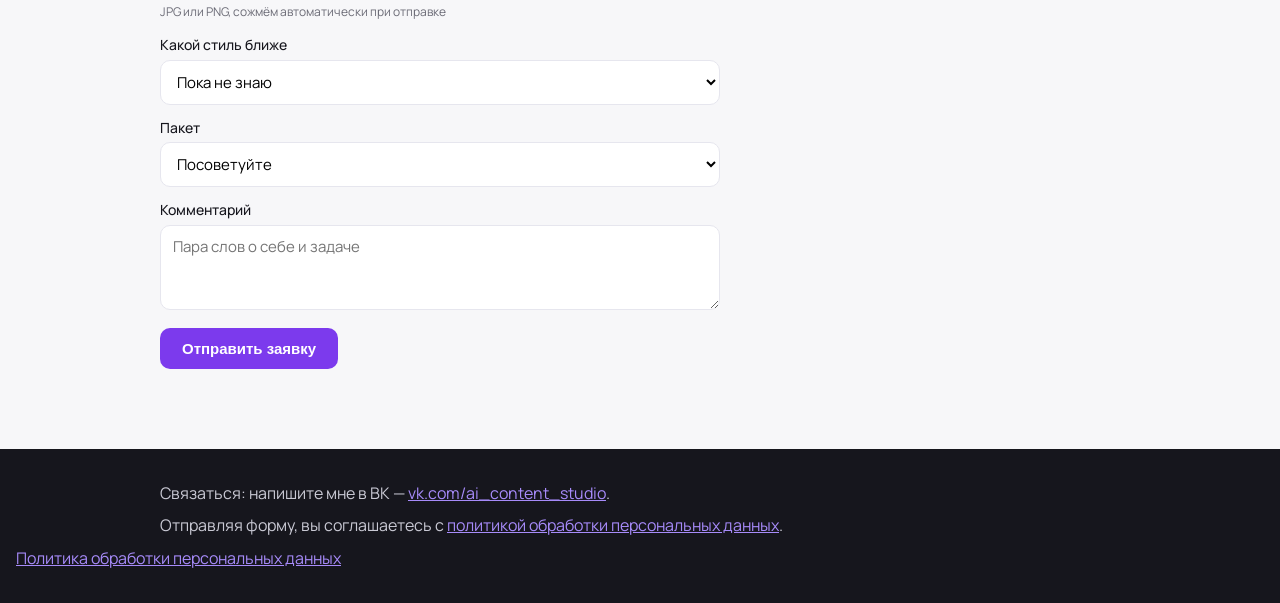
==== commit 7c0ee30d: "Feat: privacy page + consent links (152-FZ, rule 15)" ====
--- a/index.html
+++ b/index.html
@@ -1,4 +1,4 @@
-﻿<!DOCTYPE html>
+<!DOCTYPE html>
 <html lang="ru">
 <head>
   <meta charset="UTF-8">
@@ -124,6 +124,7 @@
   <section id="form" class="section">
     <h2>Оставить заявку</h2>
     <form id="lead-form">
+      <input type="text" id="leave-blank" name="leave_blank" class="hp-field" tabindex="-1" autocomplete="off" aria-hidden="true">
       <label>Имя
         <input type="text" name="name" placeholder="Как к вам обращаться?">
       </label>
@@ -167,7 +168,8 @@
   <footer class="footer section">
     <p>Связаться: напишите мне в ВК —
    <a href="https://vk.com/ai_content_studio">vk.com/ai_content_studio</a>.</p>
-    <p class="note">Отправляя форму, вы соглашаетесь на обработку персональных данных.</p>
+    <p class="consent">Отправляя форму, вы соглашаетесь с <a href="privacy.html" target="_blank" rel="noopener">политикой обработки персональных данных</a>.</p>
+    <a href="privacy.html">Политика обработки персональных данных</a>  
   </footer>
 
 </body>
--- a/style.css
+++ b/style.css
@@ -119,3 +119,11 @@
   border: 1px dashed var(--accent); border-radius: 10px; box-sizing: border-box; }
 .file-hint { display: block; font-size: 12px; color: var(--muted); margin-top: 4px; font-weight: 400; }
 
+/* Honeypot: визуально вне экрана, но не display:none (боты это проверяют) */
+.hp-field {
+  position: absolute;
+  left: -9999px;
+  width: 1px;
+  height: 1px;
+  opacity: 0;
+}
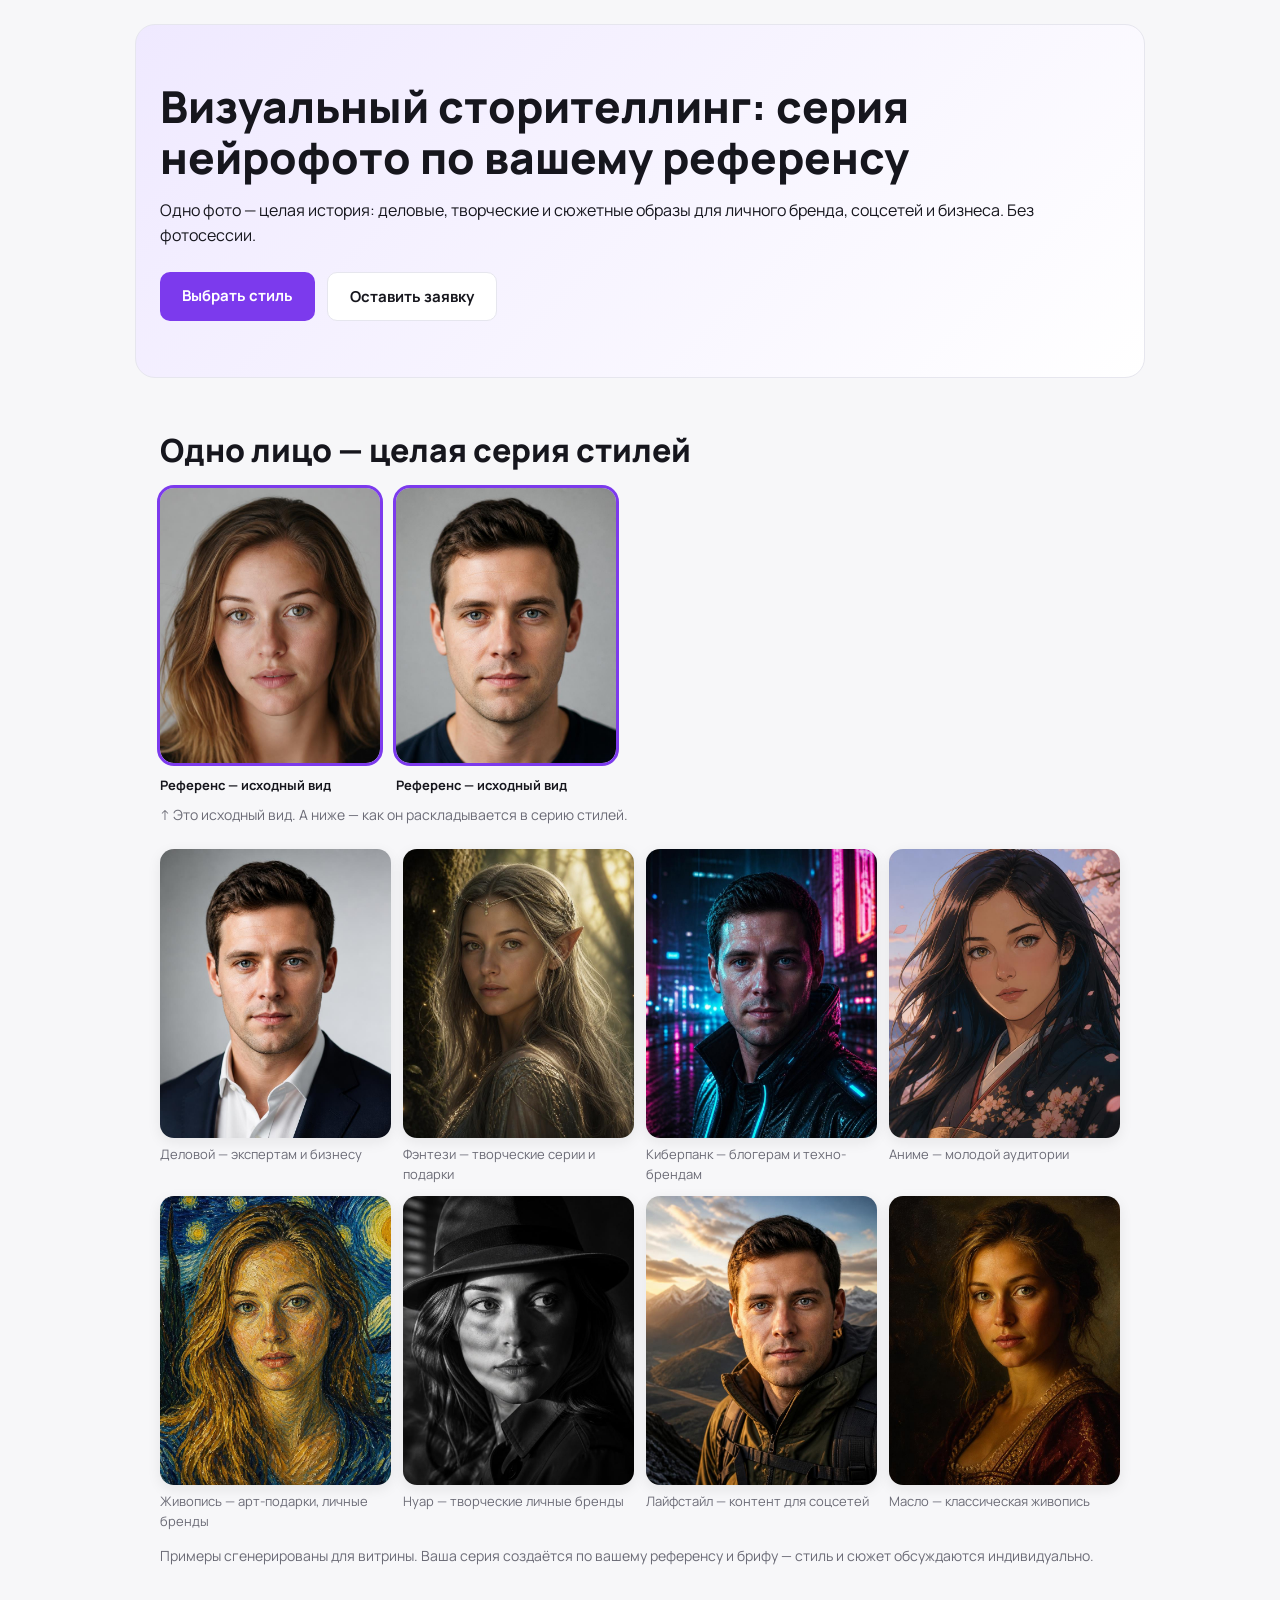
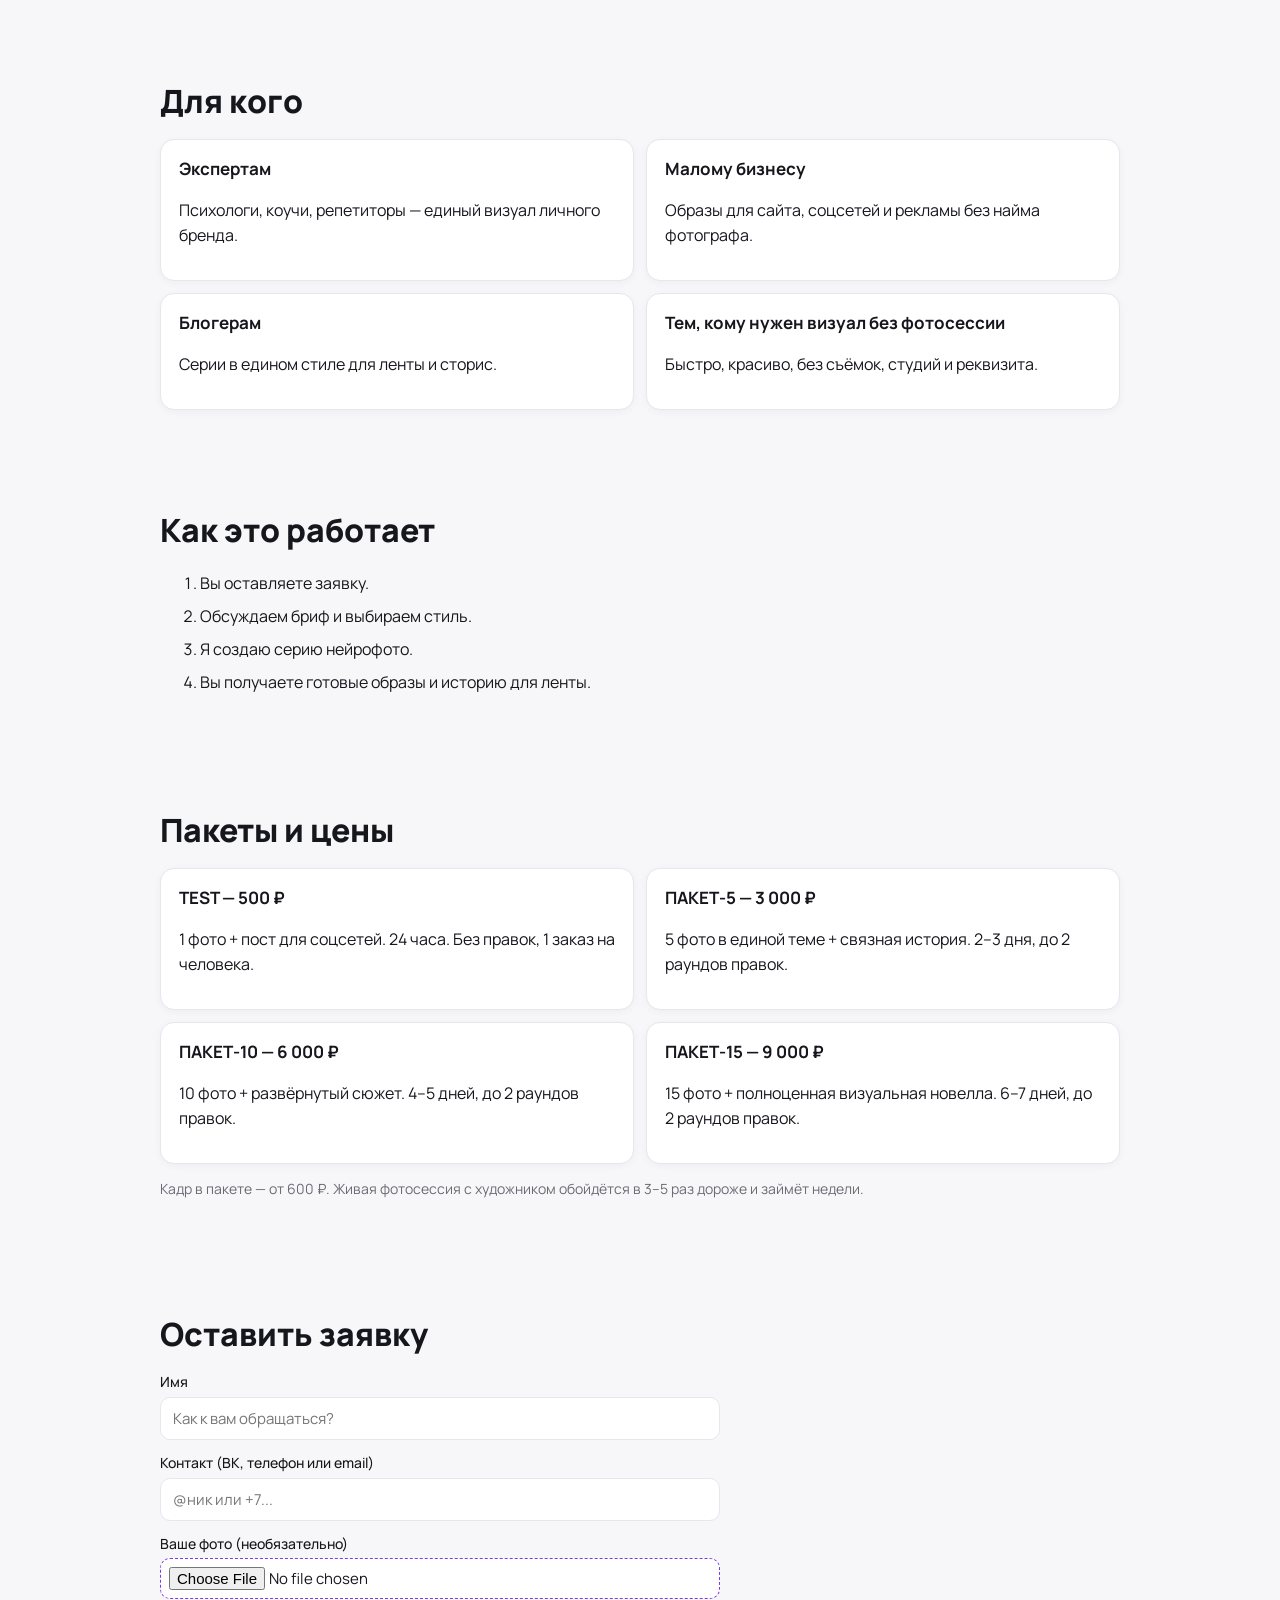
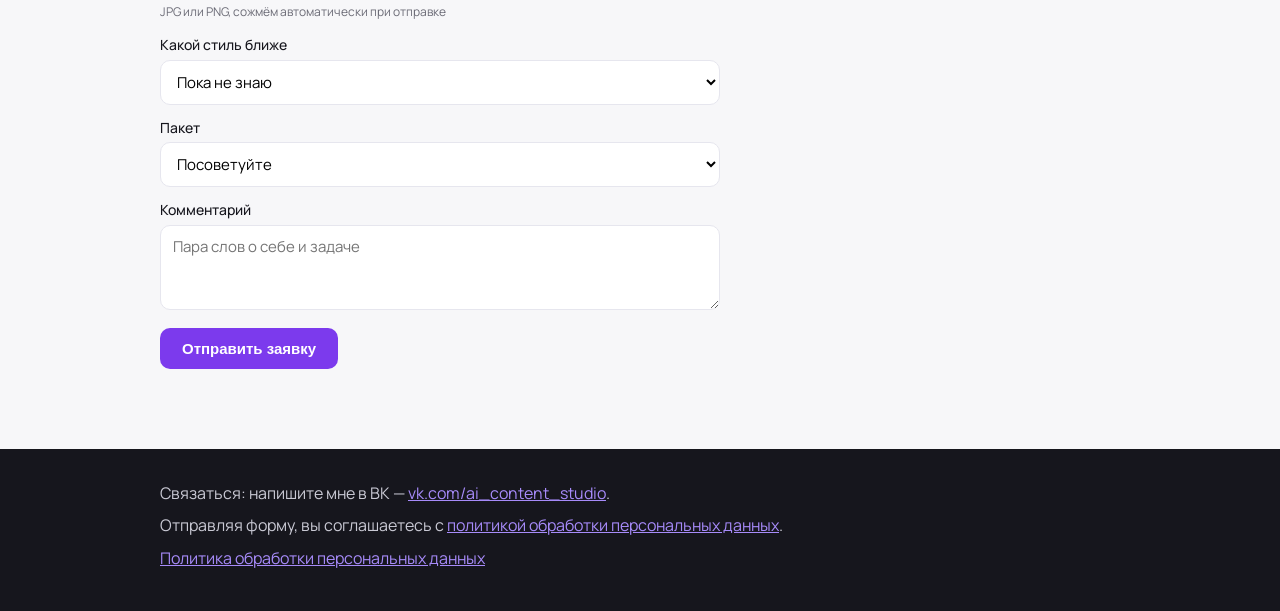
==== commit df0aa3ec: "Fix: format footer privacy link as styled paragraph" ====
--- a/index.html
+++ b/index.html
@@ -169,7 +169,7 @@
     <p>Связаться: напишите мне в ВК —
    <a href="https://vk.com/ai_content_studio">vk.com/ai_content_studio</a>.</p>
     <p class="consent">Отправляя форму, вы соглашаетесь с <a href="privacy.html" target="_blank" rel="noopener">политикой обработки персональных данных</a>.</p>
-    <a href="privacy.html">Политика обработки персональных данных</a>  
+    <p class="consent footer-legal"><a href="privacy.html">Политика обработки персональных данных</a></p> 
   </footer>
 
 </body>
--- a/style.css
+++ b/style.css
@@ -127,3 +127,7 @@
   height: 1px;
   opacity: 0;
 }
+/* Отдельная строка политики в футере — наследует стиль .consent + небольшой отступ */
+.footer-legal {
+  margin-top: 10px;
+}
